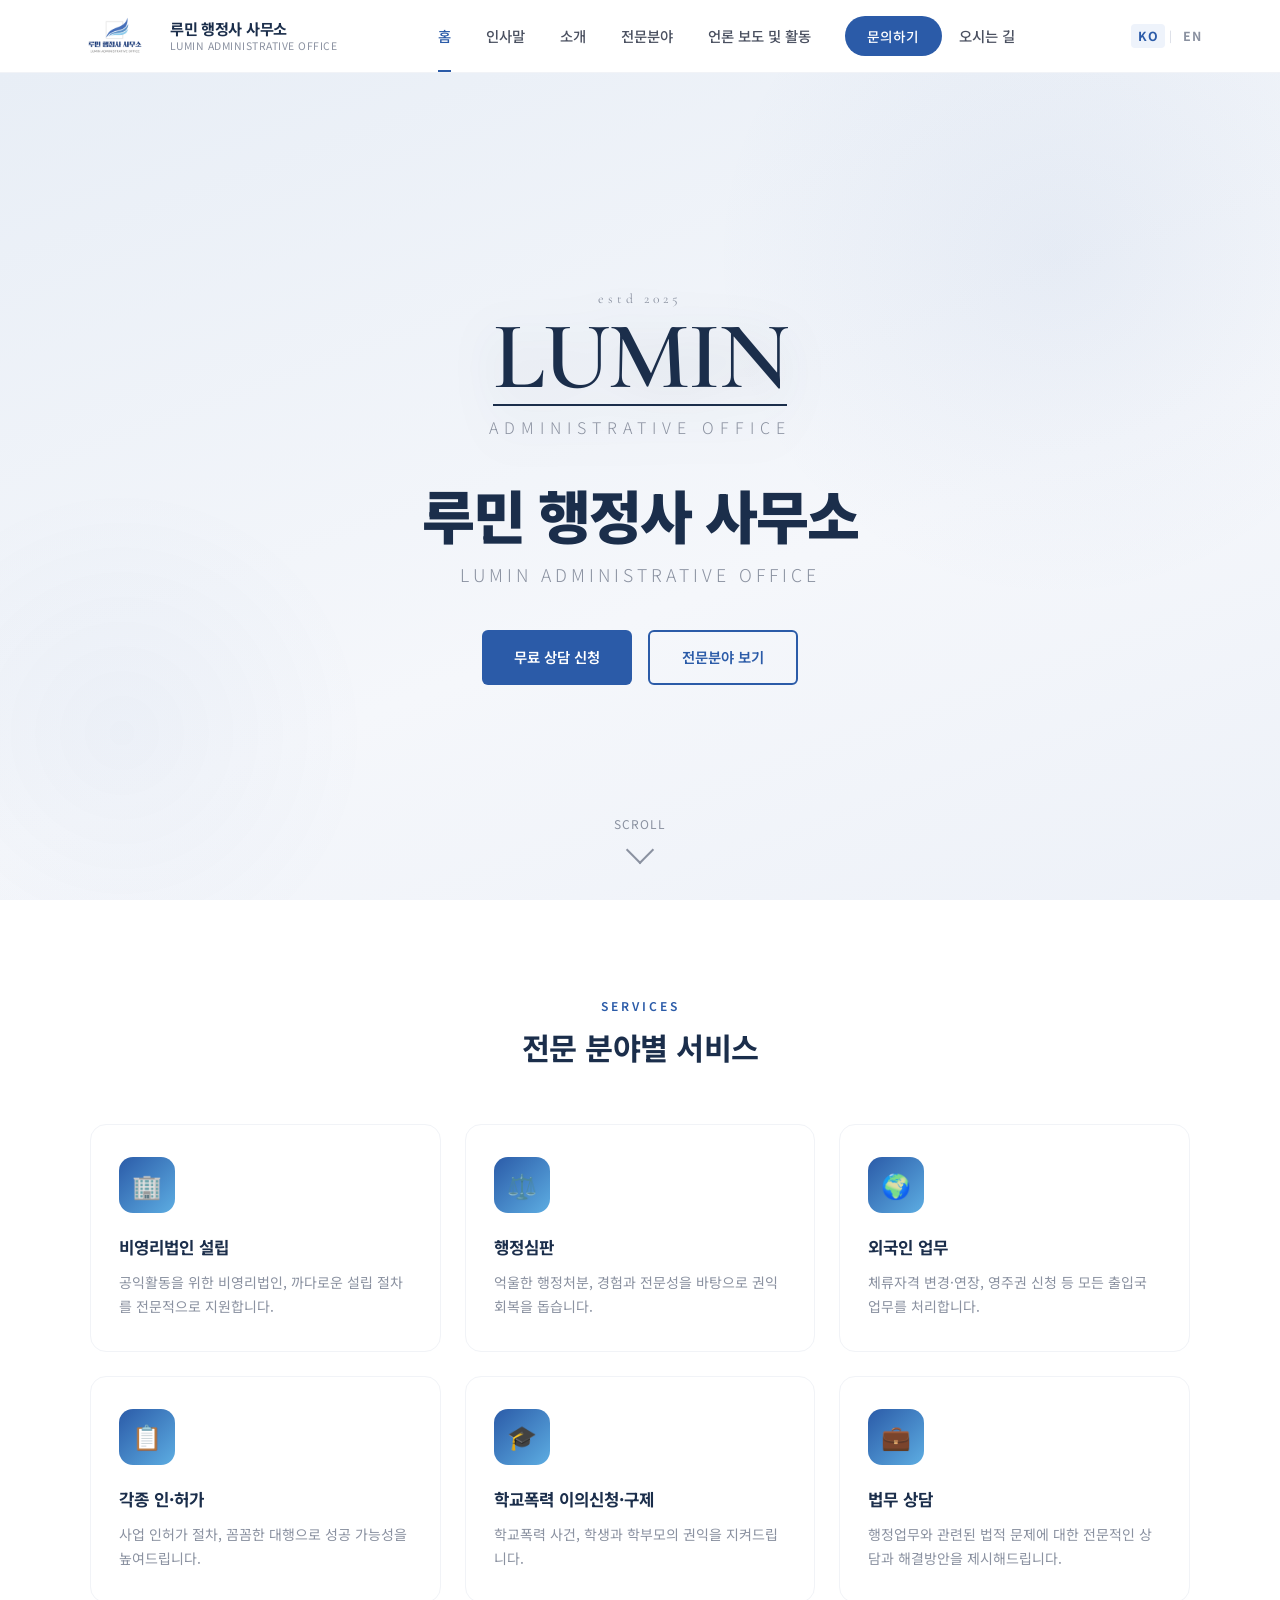
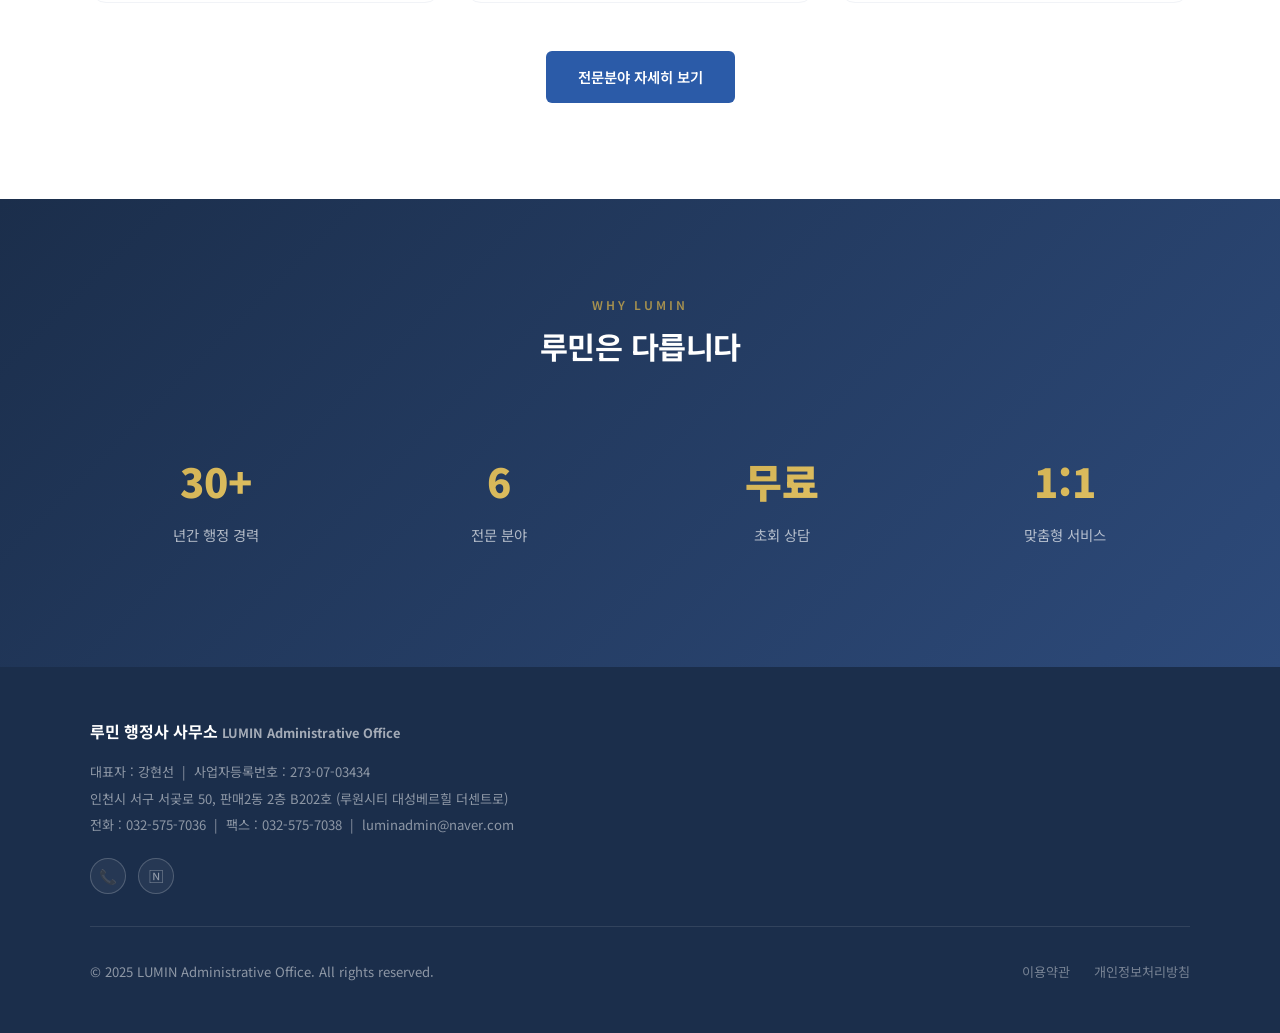
==== index.html @ 0408783b "Add files via upload" ====
<!DOCTYPE html>
<html lang="ko">
<head>
<meta charset="UTF-8">
<meta name="viewport" content="width=device-width, initial-scale=1.0">
<title>루민 행정사 사무소 — LUMIN Administrative Office</title>
<link rel="stylesheet" href="style.css">
<style>
@import url('https://fonts.googleapis.com/css2?family=Cormorant+Garamond:wght@600&family=Noto+Sans+KR:wght@300;700;900&display=swap');

/* ── HERO ── */
.hero {
  margin-top: 72px;
  min-height: calc(100vh - 72px);
  display: flex; align-items: center; justify-content: center;
  background: linear-gradient(160deg, #e8eef6 0%, #f5f7fb 60%, #edf1f8 100%);
  position: relative; overflow: hidden;
  text-align: center; padding: 4rem 2rem;
}
.hero::before {
  content: '';
  position: absolute; top: -20%; right: -10%;
  width: 700px; height: 700px; border-radius: 50%;
  background: radial-gradient(circle, rgba(43,91,168,0.06) 0%, transparent 70%);
  pointer-events: none;
}
.hero::after {
  content: '';
  position: absolute; bottom: -10%; left: -10%;
  width: 500px; height: 500px; border-radius: 50%;
  background: radial-gradient(circle, rgba(43,91,168,0.04) 0%, transparent 70%);
  pointer-events: none;
}
.hero-inner { position: relative; z-index: 1; max-width: 700px; margin: 0 auto; }
.hero-logo {
  mix-blend-mode: multiply;
  filter: drop-shadow(0 8px 24px rgba(27,46,75,0.15));
  border-radius: 0;
  max-width: 480px; margin-bottom: 2.5rem;
  animation: floatY 4s ease-in-out infinite;
}

/* 중앙 텍스트 로고 스타일 */
.lumin-brand {
  text-align: center; margin-bottom: 2.5rem;
  font-family: 'Cormorant Garamond', serif;
  animation: floatY 4s ease-in-out infinite;
  filter: drop-shadow(0 8px 24px rgba(27,46,75,0.15));
}
.lumin-brand .estd {
  font-size: 0.85rem; letter-spacing: 4px; color: #8A91A0;
  display: block; margin-bottom: 0.25rem;
}
.lumin-brand .lumin-en {
  font-size: clamp(3.5rem, 8vw, 6rem);
  font-weight: 600; letter-spacing: -2px;
  color: #1B2E4B; line-height: 0.9;
  border-bottom: 2px solid #1B2E4B; padding-bottom: 0.25rem;
  display: inline-block;
}
.lumin-brand .lumin-en-sub {
  display: block; font-size: 1rem; letter-spacing: 6px;
  color: #8A91A0; margin-top: 0.5rem;
  font-family: 'Noto Sans KR', sans-serif; font-weight: 300;
}

.hero-title {
  font-size: clamp(2.4rem, 5vw, 3.6rem);
  font-weight: 900; color: #1B2E4B;
  letter-spacing: -2px; line-height: 1.15; margin-bottom: 0.75rem;
}
.hero-sub {
  font-size: 1.1rem; font-weight: 300;
  color: #8A91A0; letter-spacing: 4px; text-transform: uppercase;
  margin-bottom: 2.5rem;
}
.hero-btns { display: flex; gap: 1rem; justify-content: center; flex-wrap: wrap; }

/* Scroll indicator */
.scroll-down {
  position: absolute; bottom: 2.5rem; left: 50%; transform: translateX(-50%);
  display: flex; flex-direction: column; align-items: center; gap: 6px;
  color: #8A91A0; font-size: 0.75rem; letter-spacing: 1px;
  animation: fadeInDown 1s 1.5s ease both;
}
.scroll-arrow { width: 20px; height: 20px; border-right: 2px solid #8A91A0; border-bottom: 2px solid #8A91A0; transform: rotate(45deg); animation: bounce 1.5s infinite; }

/* ── SERVICES SECTION ── */
.services-section { padding: 6rem 2rem; background: var(--white); }
.services-wrap { max-width: 1100px; margin: 0 auto; }
.services-head { text-align: center; margin-bottom: 3.5rem; }
.services-grid {
  display: grid;
  grid-template-columns: repeat(3, 1fr);
  gap: 1.5rem;
}
.svc-card {
  background: var(--white);
  border: 1px solid var(--gray-100);
  border-radius: 16px;
  padding: 2rem 1.75rem;
  transition: all 0.3s ease;
  cursor: default;
}
.svc-card:hover {
  box-shadow: 0 12px 40px rgba(27,46,75,0.1);
  transform: translateY(-6px);
  border-color: rgba(43,91,168,0.15);
}
.svc-icon {
  width: 56px; height: 56px; border-radius: 14px;
  background: linear-gradient(135deg, #2B5BA8 0%, #5DADE2 100%);
  display: flex; align-items: center; justify-content: center;
  font-size: 1.5rem; margin-bottom: 1.25rem;
}
.svc-name { font-size: 1.05rem; font-weight: 700; color: #1B2E4B; margin-bottom: 0.6rem; }
.svc-desc { font-size: 0.875rem; color: #8A91A0; line-height: 1.7; }

.services-cta { text-align: center; margin-top: 3rem; }

/* ── WHY SECTION ── */
.why-section {
  padding: 6rem 2rem;
  background: linear-gradient(135deg, #1B2E4B 0%, #2d4a7a 100%);
  color: var(--white);
}
.why-wrap { max-width: 1100px; margin: 0 auto; }
.why-head { text-align: center; margin-bottom: 3.5rem; }
.why-head .section-label { color: rgba(200,168,75,0.8); }
.why-head .section-title { color: var(--white); }
.why-grid { display: grid; grid-template-columns: repeat(4, 1fr); gap: 2rem; }
.why-item { text-align: center; padding: 1.5rem 1rem; }
.why-num {
  font-size: 2.5rem; font-weight: 900;
  background: linear-gradient(135deg, #C8A84B, #e8c96a);
  -webkit-background-clip: text; -webkit-text-fill-color: transparent;
  margin-bottom: 0.5rem;
}
.why-label { font-size: 0.9rem; color: rgba(255,255,255,0.65); }

/* ── ANIMATIONS ── */
@keyframes floatY {
  0%, 100% { transform: translateY(0); }
  50% { transform: translateY(-14px); }
}
@keyframes bounce {
  0%, 100% { transform: rotate(45deg) translate(0, 0); }
  50% { transform: rotate(45deg) translate(4px, 4px); }
}
@keyframes fadeInDown {
  from { opacity: 0; transform: translate(-50%, -10px); }
  to { opacity: 1; transform: translate(-50%, 0); }
}

@media (max-width: 900px) {
  .services-grid { grid-template-columns: repeat(2, 1fr); }
  .why-grid { grid-template-columns: repeat(2, 1fr); }
}
@media (max-width: 600px) {
  .services-grid { grid-template-columns: 1fr; }
  .why-grid { grid-template-columns: repeat(2, 1fr); }
}

.lang-switcher {
  display: flex; align-items: center; gap: 4px;
  margin-left: 1rem;
}
.lang-btn {
  background: none; border: none; cursor: pointer;
  font-family: 'Noto Sans KR', sans-serif;
  font-size: 0.78rem; font-weight: 700; letter-spacing: 1px;
  color: var(--gray-500); padding: 0.2rem 0.4rem;
  border-radius: 4px; transition: all 0.2s;
}
.lang-btn:hover { color: var(--blue); }
.lang-btn.active { color: var(--blue); background: var(--blue-light); }
.lang-div { color: var(--gray-300); font-size: 0.7rem; }


.footer-icons {
  display: flex;
  gap: 0.75rem;
  margin-top: 1.25rem;
}
.footer-icon-btn {
  width: 40px;
  height: 40px;
  border-radius: 50%;
  border: 1px solid rgba(255,255,255,0.2);
  display: flex;
  align-items: center;
  justify-content: center;
  font-size: 1.1rem;
  text-decoration: none;
  transition: all 0.2s;
  background: rgba(255,255,255,0.05);
}
.footer-icon-btn:hover {
  border-color: rgba(255,255,255,0.6);
  background: rgba(255,255,255,0.15);
  transform: translateY(-2px);
}
</style>
</head>
<body>

<header class="header" id="header">
  <nav class="nav-wrap">
    <a href="index.html" class="logo-link">
      <img src="logo.png" alt="루민 행정사 사무소" class="logo-img">
      <span class="logo-text">루민 행정사 사무소
        <span class="logo-sub" data-i18n="hero_sub">LUMIN ADMINISTRATIVE OFFICE</span>
      </span>
    </a>
    <ul class="nav-list" id="navList">
      <li><a href="index.html" class="active" data-i18n="nav_home">홈</a></li>
      <li><a href="greeting.html" data-i18n="nav_greeting">인사말</a></li>
      <li><a href="about.html" data-i18n="nav_about">소개</a></li>
      <li><a href="services.html" data-i18n="nav_services">전문분야</a></li>
      <li><a href="news.html" data-i18n="nav_news">언론 보도 및 활동</a></li>
      <li><a href="contact.html" class="nav-cta" data-i18n="nav_contact">문의하기</a></li>
      <li><a href="location.html" data-i18n="nav_location">오시는 길</a></li>
    </ul>
    <div style="display:flex;align-items:center;gap:0.5rem">
      <div class="lang-switcher">
        <button class="lang-btn active" data-lang="ko" onclick="applyLang('ko')">KO</button>
        <span class="lang-div">|</span>
        <button class="lang-btn" data-lang="en" onclick="applyLang('en')">EN</button>
      </div>
      <button class="mobile-btn" id="mobileBtn" aria-label="메뉴">
      <span></span><span></span><span></span>
    </button>
  </nav>
</header>

<section class="hero">
  <div class="hero-inner">
    <div class="lumin-brand">
      <span class="estd">estd 2025</span>
      <span class="lumin-en">LUMIN</span>
      <span class="lumin-en-sub">ADMINISTRATIVE OFFICE</span>
    </div>
    <h1 class="hero-title" data-i18n="hero_title">루민 행정사 사무소</h1>
    <p class="hero-sub" data-i18n="hero_sub">LUMIN ADMINISTRATIVE OFFICE</p>
    <div class="hero-btns">
      <a href="contact.html" class="btn btn-primary" data-i18n="hero_cta1">무료 상담 신청</a>
      <a href="services.html" class="btn btn-outline" data-i18n="hero_cta2">전문분야 보기</a>
    </div>
  </div>
  <div class="scroll-down">
    <span>SCROLL</span>
    <div class="scroll-arrow"></div>
  </div>
</section>

<section class="services-section">
  <div class="services-wrap">
    <div class="services-head">
      <p class="section-label">SERVICES</p>
      <h2 class="section-title" data-i18n="svc_title">전문 분야별 서비스</h2>
    </div>
    <div class="services-grid">
      <div class="svc-card">
        <div class="svc-icon">🏢</div>
        <p class="svc-name" data-i18n="svc1_name">비영리법인 설립</p>
        <p class="svc-desc" data-i18n="svc1_desc">공익활동을 위한 비영리법인, 까다로운 설립 절차를 전문적으로 지원합니다.</p>
      </div>
      <div class="svc-card">
        <div class="svc-icon">⚖️</div>
        <p class="svc-name" data-i18n="svc2_name">행정심판</p>
        <p class="svc-desc" data-i18n="svc2_desc">억울한 행정처분, 경험과 전문성을 바탕으로 권익 회복을 돕습니다.</p>
      </div>
      <div class="svc-card">
        <div class="svc-icon">🌍</div>
        <p class="svc-name" data-i18n="svc3_name">외국인 업무</p>
        <p class="svc-desc" data-i18n="svc3_desc">체류자격 변경·연장, 영주권 신청 등 모든 출입국 업무를 처리합니다.</p>
      </div>
      <div class="svc-card">
        <div class="svc-icon">📋</div>
        <p class="svc-name" data-i18n="svc4_name">각종 인·허가</p>
        <p class="svc-desc" data-i18n="svc4_desc">사업 인허가 절차, 꼼꼼한 대행으로 성공 가능성을 높여드립니다.</p>
      </div>
      <div class="svc-card">
        <div class="svc-icon">🎓</div>
        <p class="svc-name" data-i18n="svc5_name">학교폭력 이의신청·구제</p>
        <p class="svc-desc" data-i18n="svc5_desc">학교폭력 사건, 학생과 학부모의 권익을 지켜드립니다.</p>
      </div>
      <div class="svc-card">
        <div class="svc-icon">💼</div>
        <p class="svc-name" data-i18n="svc6_name">법무 상담</p>
        <p class="svc-desc" data-i18n="svc6_desc">행정업무와 관련된 법적 문제에 대한 전문적인 상담과 해결방안을 제시해드립니다.</p>
      </div>
    </div>
    <div class="services-cta">
      <a href="services.html" class="btn btn-primary" data-i18n="svc_more">전문분야 자세히 보기</a>
    </div>
  </div>
</section>

<section class="why-section">
  <div class="why-wrap">
    <div class="why-head">
      <p class="section-label">WHY LUMIN</p>
      <h2 class="section-title" data-i18n="why_title">루민은 다릅니다</h2>
    </div>
    <div class="why-grid">
      <div class="why-item">
        <div class="why-num">30+</div>
        <div class="why-label" data-i18n="why1_label">년간 행정 경력</div>
      </div>
      <div class="why-item">
        <div class="why-num">6</div>
        <div class="why-label" data-i18n="why2_label">전문 분야</div>
      </div>
      <div class="why-item">
        <div class="why-num" data-i18n="why3_val">무료</div>
        <div class="why-label" data-i18n="why3_label">초회 상담</div>
      </div>
      <div class="why-item">
        <div class="why-num">1:1</div>
        <div class="why-label" data-i18n="why4_label">맞춤형 서비스</div>
      </div>
    </div>
  </div>
</section>

<footer class="footer">
  <div class="footer-wrap">
    <div>
      <div class="footer-logo">루민 행정사 사무소 <span style="font-size:0.8rem;opacity:0.6">LUMIN Administrative Office</span></div>
      <div><span data-i18n="footer_ceo">대표자</span> : 강현선 &nbsp;|&nbsp; <span data-i18n="footer_biz">사업자등록번호</span> : 273-07-03434</div>
      <div>인천시 서구 서곶로 50, 판매2동 2층 B202호 (루원시티 대성베르힐 더센트로)</div>
      <div><span data-i18n="footer_tel">전화</span> : 032-575-7036 &nbsp;|&nbsp; <span data-i18n="footer_fax">팩스</span> : 032-575-7038 &nbsp;|&nbsp; luminadmin@naver.com</div>
      <div class="footer-icons">
        <a href="tel:032-575-7036" title="전화 연결" class="footer-icon-btn">📞</a>
        <a href="https://blog.naver.com/luminadm" target="_blank" rel="noopener" title="네이버 블로그" class="footer-icon-btn">🄽</a>
      </div>
    </div>
  </div>
  <div class="footer-bottom">
    <span>© 2025 LUMIN Administrative Office. All rights reserved.</span>
    <div class="footer-links">
      <a href="#" data-i18n="footer_terms">이용약관</a>
      <a href="#" data-i18n="footer_privacy">개인정보처리방침</a>
    </div>
  </div>
</footer>

<script>

/* ── i18n 번역 데이터 ── */
const TRANS = {
  ko: {
    // nav
    nav_home: '홈', nav_greeting: '인사말', nav_about: '소개',
    nav_services: '전문분야', nav_news: '언론 보도 및 활동',
    nav_contact: '문의하기', nav_location: '오시는 길',
    // footer
    footer_ceo: '대표자', footer_biz: '사업자등록번호',
    footer_tel: '전화', footer_fax: '팩스',
    footer_terms: '이용약관', footer_privacy: '개인정보처리방침',
    footer_copy: '© 2025 LUMIN Administrative Office. All rights reserved.',
    // home hero
    hero_sub: 'LUMIN ADMINISTRATIVE OFFICE',
    hero_cta1: '무료 상담 신청', hero_cta2: '전문분야 보기',
    hero_scroll: 'SCROLL',
    // home services
    svc_label: 'SERVICES', svc_title: '전문 분야별 서비스',
    svc1_name: '비영리법인 설립', svc1_desc: '공익활동을 위한 비영리법인, 까다로운 설립 절차를 전문적으로 지원합니다.',
    svc2_name: '행정심판', svc2_desc: '억울한 행정처분, 경험과 전문성을 바탕으로 권익 회복을 돕습니다.',
    svc3_name: '외국인 업무', svc3_desc: '체류자격 변경·연장, 영주권 신청 등 모든 출입국 업무를 처리합니다.',
    svc4_name: '각종 인·허가', svc4_desc: '사업 인허가 절차, 꼼꼼한 대행으로 성공 가능성을 높여드립니다.',
    svc5_name: '학교폭력 이의신청·구제', svc5_desc: '학교폭력 사건, 학생과 학부모의 권익을 지켜드립니다.',
    svc6_name: '법무 상담', svc6_desc: '행정업무와 관련된 법적 문제에 대한 전문적인 상담과 해결방안을 제시해드립니다.',
    svc_more: '전문분야 자세히 보기',
    // home why
    why_label: 'WHY LUMIN', why_title: '루민은 다릅니다',
    why1_val: '30+', why1_label: '년간 행정 경력',
    why2_val: '6개', why2_label: '전문 분야',
    why3_val: '무료', why3_label: '초회 상담',
    why4_val: '1:1', why4_label: '맞춤형 서비스',
      footer_biz: '사업자등록번호',
      footer_fax: '팩스',
      footer_privacy: '개인정보처리방침',
      },
  en: {
    // nav
    nav_home: 'Home', nav_greeting: 'Greeting', nav_about: 'About',
    nav_services: 'Services', nav_news: 'News & Activities',
    nav_contact: 'Contact', nav_location: 'Location',
    // footer
    footer_ceo: 'CEO', footer_biz: 'Business Reg.',
    footer_tel: 'Tel', footer_fax: 'Fax',
    footer_terms: 'Terms of Use', footer_privacy: 'Privacy Policy',
    footer_copy: '© 2025 LUMIN Administrative Office. All rights reserved.',
    // home hero
    hero_sub: 'LUMIN ADMINISTRATIVE OFFICE',
    hero_cta1: 'Free Consultation', hero_cta2: 'View Services',
    hero_scroll: 'SCROLL',
    // home services
    svc_label: 'SERVICES', svc_title: 'Professional Services',
    svc1_name: 'Non-Profit Corporation Setup', svc1_desc: 'Expert support for the complex process of establishing a non-profit corporation for public benefit.',
    svc2_name: 'Administrative Appeals', svc2_desc: 'We help restore your rights based on experience and expertise against unfair administrative dispositions.',
    svc3_name: 'Foreign Nationals\' Affairs', svc3_desc: 'We handle all immigration matters including residence status changes, extensions, and permanent residency applications.',
    svc4_name: 'Permits & Licenses', svc4_desc: 'We increase your chances of success through thorough representation in business permit and licensing procedures.',
    svc5_name: 'School Violence Relief', svc5_desc: 'We protect the rights of students and parents in school violence cases.',
    svc6_name: 'Legal Consultation', svc6_desc: 'Professional consultation and solutions for legal issues related to administrative affairs.',
    svc_more: 'View All Services',
    // home why
    why_label: 'WHY LUMIN', why_title: 'Why Choose LUMIN',
    why1_val: '30+', why1_label: 'Years of Experience',
    why2_val: '6', why2_label: 'Practice Areas',
    why3_val: 'Free', why3_label: 'First Consultation',
    why4_val: '1:1', why4_label: 'Personalized Service',
  }
};

/* ── 언어 전환 ── */
let currentLang = sessionStorage.getItem('lang') || 'ko';

function applyLang(lang) {
  currentLang = lang;
  sessionStorage.setItem('lang', lang);
  const t = TRANS[lang];
  document.querySelectorAll('[data-i18n]').forEach(el => {
    const key = el.getAttribute('data-i18n');
    if (t[key] !== undefined) {
      if (el.tagName === 'INPUT' || el.tagName === 'TEXTAREA') {
        el.placeholder = t[key];
      } else {
        el.textContent = t[key];
      }
    }
  });
  // 버튼 활성화 표시
  document.querySelectorAll('.lang-btn').forEach(btn => {
    btn.classList.toggle('active', btn.dataset.lang === lang);
  });
  // html lang 속성
  document.documentElement.lang = lang === 'ko' ? 'ko' : 'en';
}

document.addEventListener('DOMContentLoaded', () => {
  applyLang(currentLang);
});

</script>
<script>
const header = document.getElementById('header');
const mobileBtn = document.getElementById('mobileBtn');
const navList = document.getElementById('navList');

window.addEventListener('scroll', () => {
  header.classList.toggle('scrolled', window.scrollY > 10);
});

mobileBtn.addEventListener('click', () => {
  navList.classList.toggle('open');
});
</script>
</body>
</html>
---- style.css ----
@import url('https://fonts.googleapis.com/css2?family=Noto+Sans+KR:wght@300;400;500;600;700;900&family=Cormorant+Garamond:ital,wght@0,400;0,600;1,400&display=swap');

:root {
  --navy: #1B2E4B;
  --blue: #2B5BA8;
  --blue-mid: #3A6EC0;
  --blue-light: #EEF3FB;
  --gold: #C8A84B;
  --white: #FFFFFF;
  --off-white: #F7F8FC;
  --gray-100: #F1F3F7;
  --gray-300: #D0D5E0;
  --gray-500: #8A91A0;
  --gray-700: #4A5060;
  --text: #1E2330;
  --radius: 12px;
  --shadow-sm: 0 2px 12px rgba(27,46,75,0.07);
  --shadow-md: 0 8px 32px rgba(27,46,75,0.12);
  --shadow-lg: 0 20px 60px rgba(27,46,75,0.16);
  --transition: 0.3s cubic-bezier(0.4, 0, 0.2, 1);
}

*, *::before, *::after { margin: 0; padding: 0; box-sizing: border-box; }

html { scroll-behavior: smooth; }

body {
  font-family: 'Noto Sans KR', sans-serif;
  color: var(--text);
  background: var(--white);
  line-height: 1.7;
  -webkit-font-smoothing: antialiased;
}

a { text-decoration: none; color: inherit; }

/* ── HEADER ── */
.header {
  position: fixed; top: 0; left: 0; right: 0; z-index: 900;
  background: rgba(255,255,255,0.97);
  backdrop-filter: blur(16px);
  border-bottom: 1px solid var(--gray-100);
  transition: box-shadow var(--transition);
}
.header.scrolled { box-shadow: var(--shadow-sm); }

.nav-wrap {
  max-width: 1200px; margin: 0 auto;
  padding: 0 2rem;
  display: flex; align-items: center; justify-content: space-between;
  height: 72px;
}

.logo-link {
  display: flex; align-items: center; gap: 10px;
}
.logo-img { height: 38px; width: auto; }
.logo-text {
  font-size: 0.95rem; font-weight: 700;
  color: var(--navy); letter-spacing: -0.3px;
  line-height: 1.3;
}
.logo-sub {
  display: block; font-size: 0.65rem; font-weight: 400;
  color: var(--gray-500); letter-spacing: 0.5px;
}

.nav-list {
  display: flex; align-items: center; gap: 0; list-style: none;
}
.nav-list a {
  display: block; padding: 0 1.1rem;
  font-size: 0.9rem; font-weight: 500;
  color: var(--gray-700);
  transition: color var(--transition);
  position: relative; height: 72px; line-height: 72px;
}
.nav-list a::after {
  content: ''; position: absolute; bottom: 0; left: 1.1rem; right: 1.1rem;
  height: 2px; background: var(--blue);
  transform: scaleX(0); transition: transform var(--transition);
}
.nav-list a:hover, .nav-list a.active { color: var(--blue); }
.nav-list a:hover::after, .nav-list a.active::after { transform: scaleX(1); }

/* CTA button in nav */
.nav-cta {
  margin-left: 1rem;
  background: var(--blue) !important;
  color: var(--white) !important;
  padding: 0 1.4rem !important;
  height: 40px !important; line-height: 40px !important;
  border-radius: 20px !important;
  font-size: 0.85rem !important;
  transition: background var(--transition), transform var(--transition) !important;
}
.nav-cta::after { display: none !important; }
.nav-cta:hover { background: var(--navy) !important; transform: translateY(-1px) !important; }

/* Mobile toggle */
.mobile-btn {
  display: none; background: none; border: none;
  cursor: pointer; flex-direction: column; gap: 5px; padding: 4px;
}
.mobile-btn span {
  display: block; width: 24px; height: 2px;
  background: var(--navy); border-radius: 2px;
  transition: var(--transition);
}

/* ── PAGE HERO ── */
.page-hero {
  margin-top: 72px;
  background: linear-gradient(135deg, var(--navy) 0%, #2d4a7a 100%);
  padding: 5rem 2rem 4rem;
  text-align: center;
  position: relative; overflow: hidden;
}
.page-hero::before {
  content: '';
  position: absolute; inset: 0;
  background: url("data:image/svg+xml,%3Csvg width='60' height='60' viewBox='0 0 60 60' xmlns='http://www.w3.org/2000/svg'%3E%3Cg fill='none' fill-rule='evenodd'%3E%3Cg fill='%23ffffff' fill-opacity='0.03'%3E%3Cpath d='M36 34v-4h-2v4h-4v2h4v4h2v-4h4v-2h-4zm0-30V0h-2v4h-4v2h4v4h2V6h4V4h-4zM6 34v-4H4v4H0v2h4v4h2v-4h4v-2H6zM6 4V0H4v4H0v2h4v4h2V6h4V4H6z'/%3E%3C/g%3E%3C/g%3E%3C/svg%3E");
}
.page-hero-label {
  font-size: 0.8rem; letter-spacing: 3px; text-transform: uppercase;
  color: rgba(255,255,255,0.5); margin-bottom: 0.75rem;
}
.page-hero h1 {
  font-size: 2.2rem; font-weight: 700;
  color: var(--white); letter-spacing: -0.5px;
}
.page-hero-line {
  width: 40px; height: 3px;
  background: var(--gold);
  margin: 1.25rem auto 0; border-radius: 2px;
}

/* ── MAIN CONTAINER ── */
.container { max-width: 1100px; margin: 0 auto; padding: 0 2rem; }
.section { padding: 5rem 0; }
.section + .section { border-top: 1px solid var(--gray-100); }

.section-label {
  font-size: 0.75rem; letter-spacing: 3px; text-transform: uppercase;
  color: var(--blue); font-weight: 600; margin-bottom: 0.75rem;
}
.section-title {
  font-size: 1.9rem; font-weight: 700;
  color: var(--navy); letter-spacing: -0.5px; line-height: 1.3;
}
.section-desc {
  margin-top: 1rem; color: var(--gray-500); font-size: 1rem;
}

/* ── FOOTER ── */
.footer {
  background: var(--navy);
  color: rgba(255,255,255,0.5);
  padding: 3rem 2rem;
  font-size: 0.82rem;
  line-height: 2;
}
.footer-wrap {
  max-width: 1100px; margin: 0 auto;
  display: flex; flex-wrap: wrap;
  justify-content: space-between; align-items: flex-start;
  gap: 2rem;
}
.footer-logo { color: var(--white); font-weight: 700; font-size: 1rem; margin-bottom: 0.75rem; }
.footer-icons { display: flex; gap: 1rem; margin-top: 1rem; }
.footer-icons a {
  width: 36px; height: 36px; border-radius: 50%;
  border: 1px solid rgba(255,255,255,0.2);
  display: flex; align-items: center; justify-content: center;
  color: rgba(255,255,255,0.5); font-size: 0.9rem;
  transition: var(--transition);
}
.footer-icons a:hover { border-color: rgba(255,255,255,0.6); color: var(--white); }
.footer-bottom {
  max-width: 1100px; margin: 2rem auto 0;
  padding-top: 2rem; border-top: 1px solid rgba(255,255,255,0.1);
  display: flex; justify-content: space-between; flex-wrap: wrap; gap: 1rem;
}
.footer-links { display: flex; gap: 1.5rem; }
.footer-links a { color: rgba(255,255,255,0.4); transition: color var(--transition); }
.footer-links a:hover { color: var(--white); }

/* ── BUTTONS ── */
.btn {
  display: inline-flex; align-items: center; gap: 0.5rem;
  padding: 0.85rem 2rem; border-radius: 6px;
  font-weight: 600; font-size: 0.9rem;
  cursor: pointer; border: none;
  transition: all var(--transition); text-decoration: none;
}
.btn-primary { background: var(--blue); color: var(--white); }
.btn-primary:hover { background: var(--navy); transform: translateY(-2px); box-shadow: var(--shadow-md); }
.btn-outline { background: transparent; color: var(--blue); border: 2px solid var(--blue); }
.btn-outline:hover { background: var(--blue-light); }

/* ── CARD ── */
.card {
  background: var(--white);
  border: 1px solid var(--gray-100);
  border-radius: var(--radius);
  padding: 2rem;
  transition: all var(--transition);
}
.card:hover { box-shadow: var(--shadow-md); transform: translateY(-4px); }

/* ── DIVIDER ── */
.divider { height: 1px; background: var(--gray-100); margin: 0; }

/* ── RESPONSIVE ── */
@media (max-width: 768px) {
  .nav-list {
    position: fixed; top: 72px; left: 0; right: 0; bottom: 0;
    background: var(--white);
    flex-direction: column; align-items: flex-start;
    padding: 2rem;
    gap: 0; overflow-y: auto;
    transform: translateX(-100%); transition: transform var(--transition);
  }
  .nav-list.open { transform: translateX(0); }
  .nav-list a { height: auto; line-height: 1; padding: 1rem 0; font-size: 1rem; }
  .nav-list a::after { bottom: 0; left: 0; right: auto; width: 0; }
  .nav-cta { margin-left: 0 !important; margin-top: 1rem; }
  .mobile-btn { display: flex; }
  .page-hero h1 { font-size: 1.7rem; }
  .section-title { font-size: 1.5rem; }
}
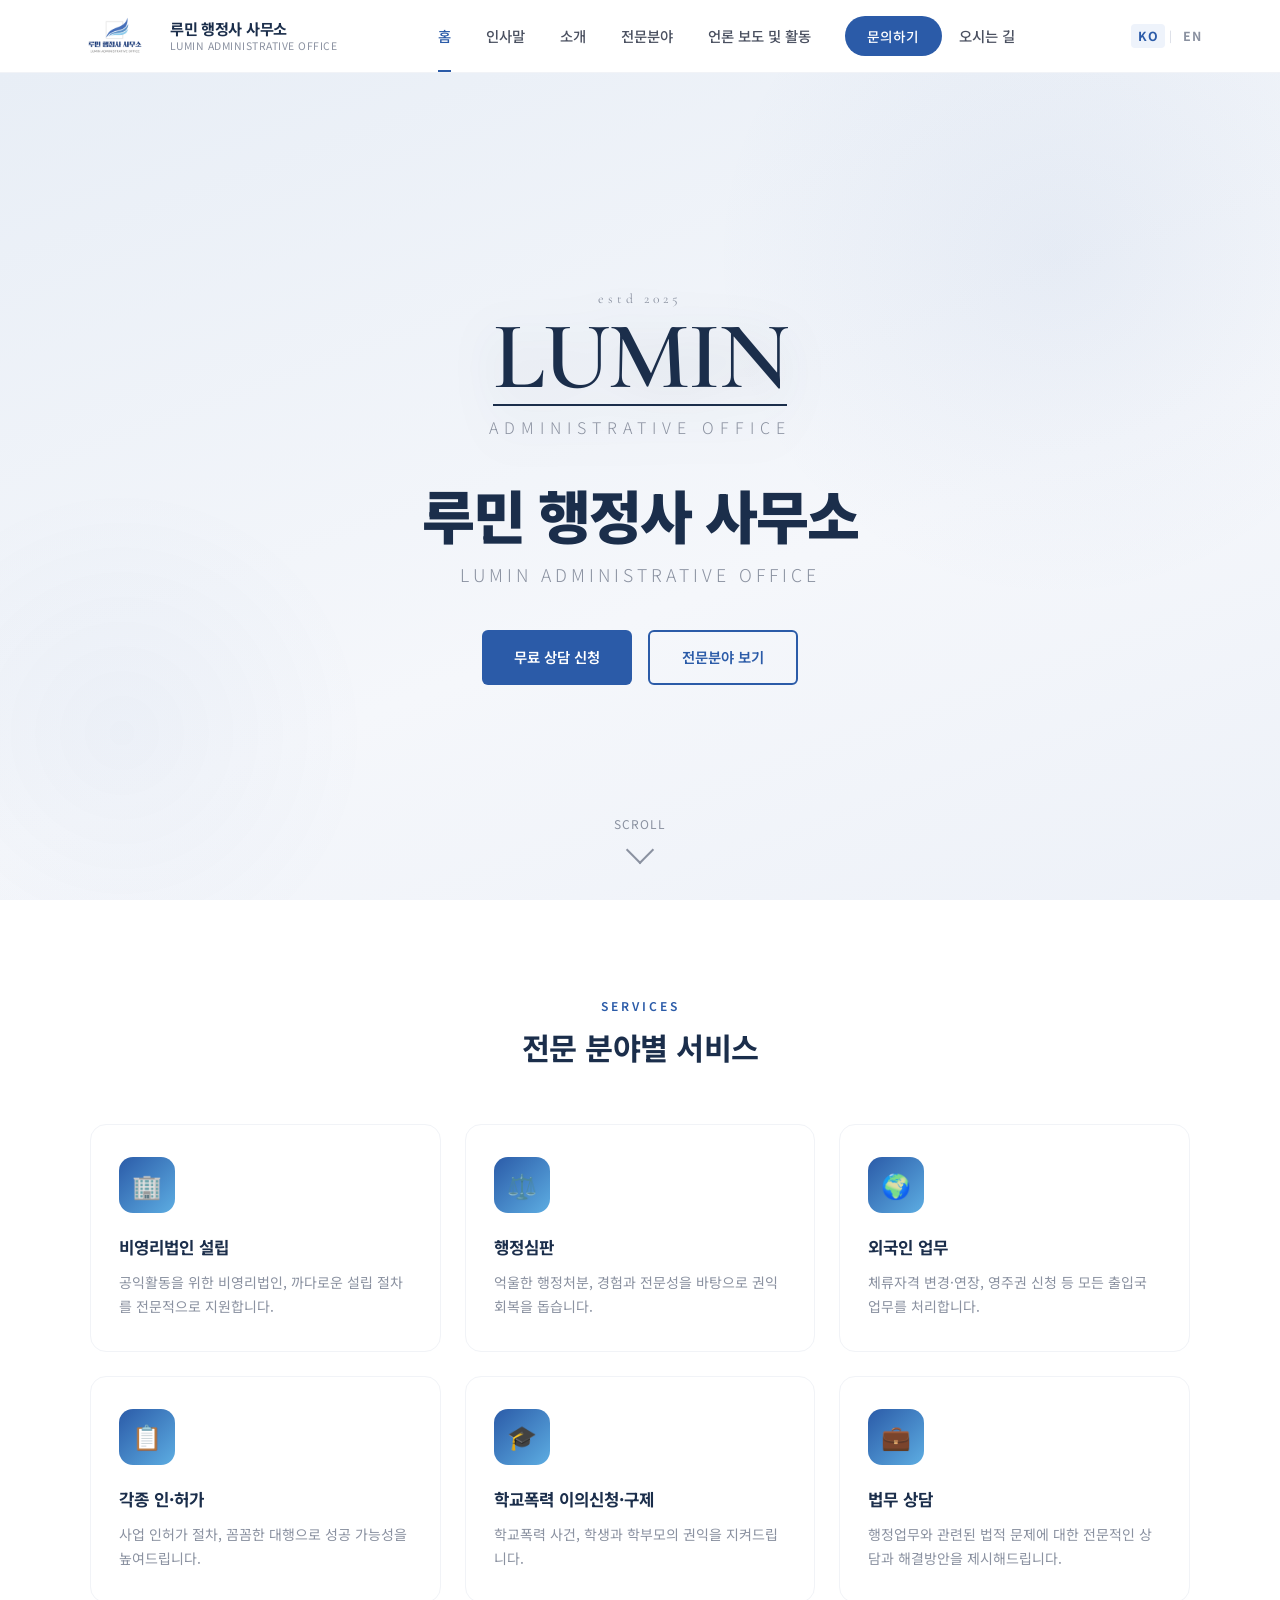
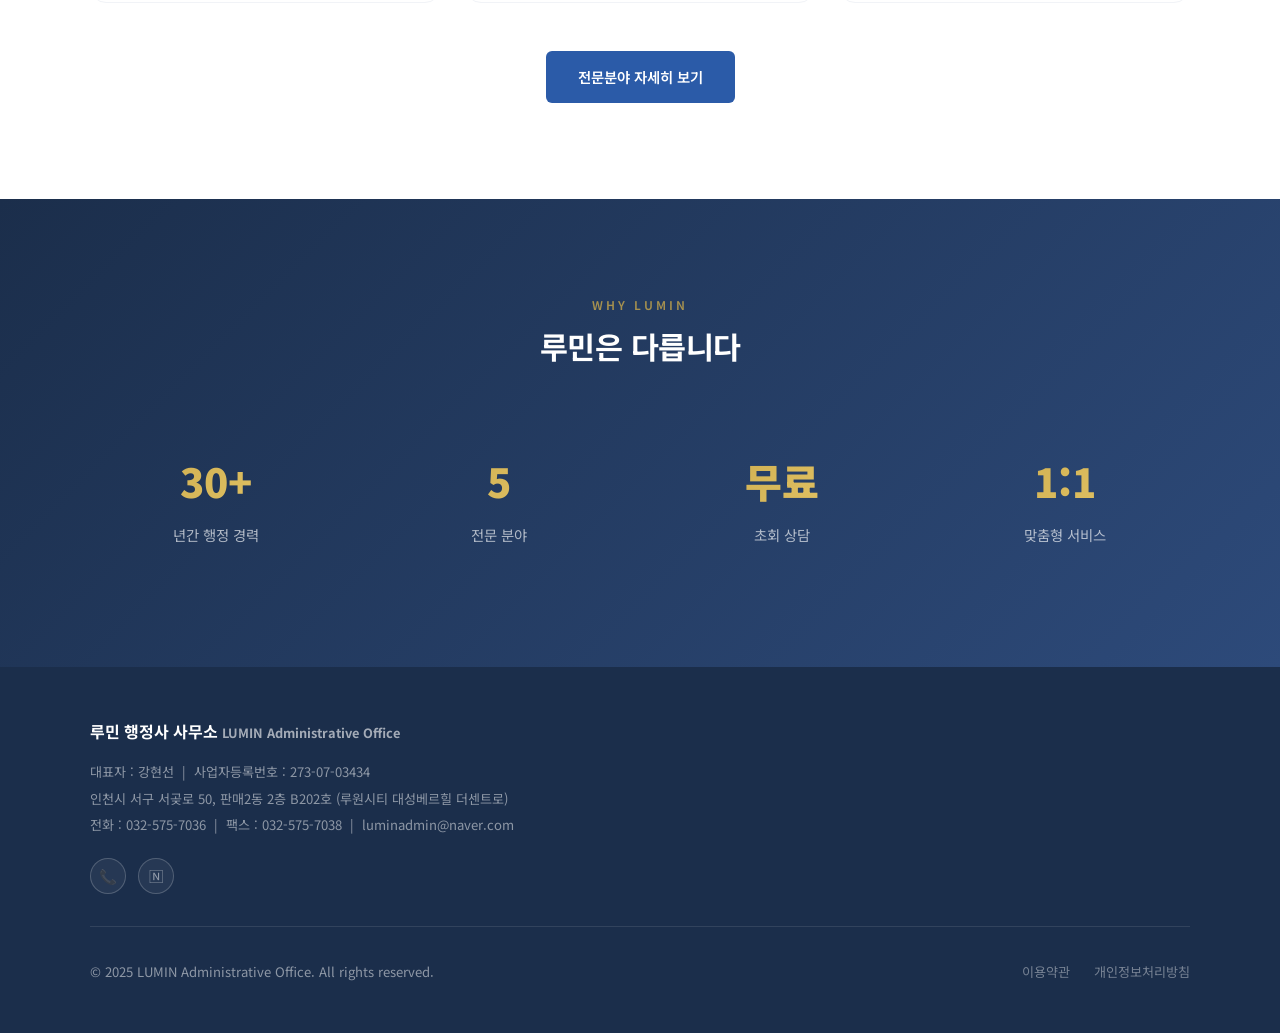
==== commit bc3c0ad5: "Add files via upload" ====
--- a/index.html
+++ b/index.html
@@ -309,7 +309,7 @@
         <div class="why-label" data-i18n="why1_label">년간 행정 경력</div>
       </div>
       <div class="why-item">
-        <div class="why-num">6</div>
+        <div class="why-num">5</div>
         <div class="why-label" data-i18n="why2_label">전문 분야</div>
       </div>
       <div class="why-item">
@@ -376,7 +376,7 @@
     // home why
     why_label: 'WHY LUMIN', why_title: '루민은 다릅니다',
     why1_val: '30+', why1_label: '년간 행정 경력',
-    why2_val: '6개', why2_label: '전문 분야',
+    why2_val: '5개', why2_label: '전문 분야',
     why3_val: '무료', why3_label: '초회 상담',
     why4_val: '1:1', why4_label: '맞춤형 서비스',
       footer_biz: '사업자등록번호',
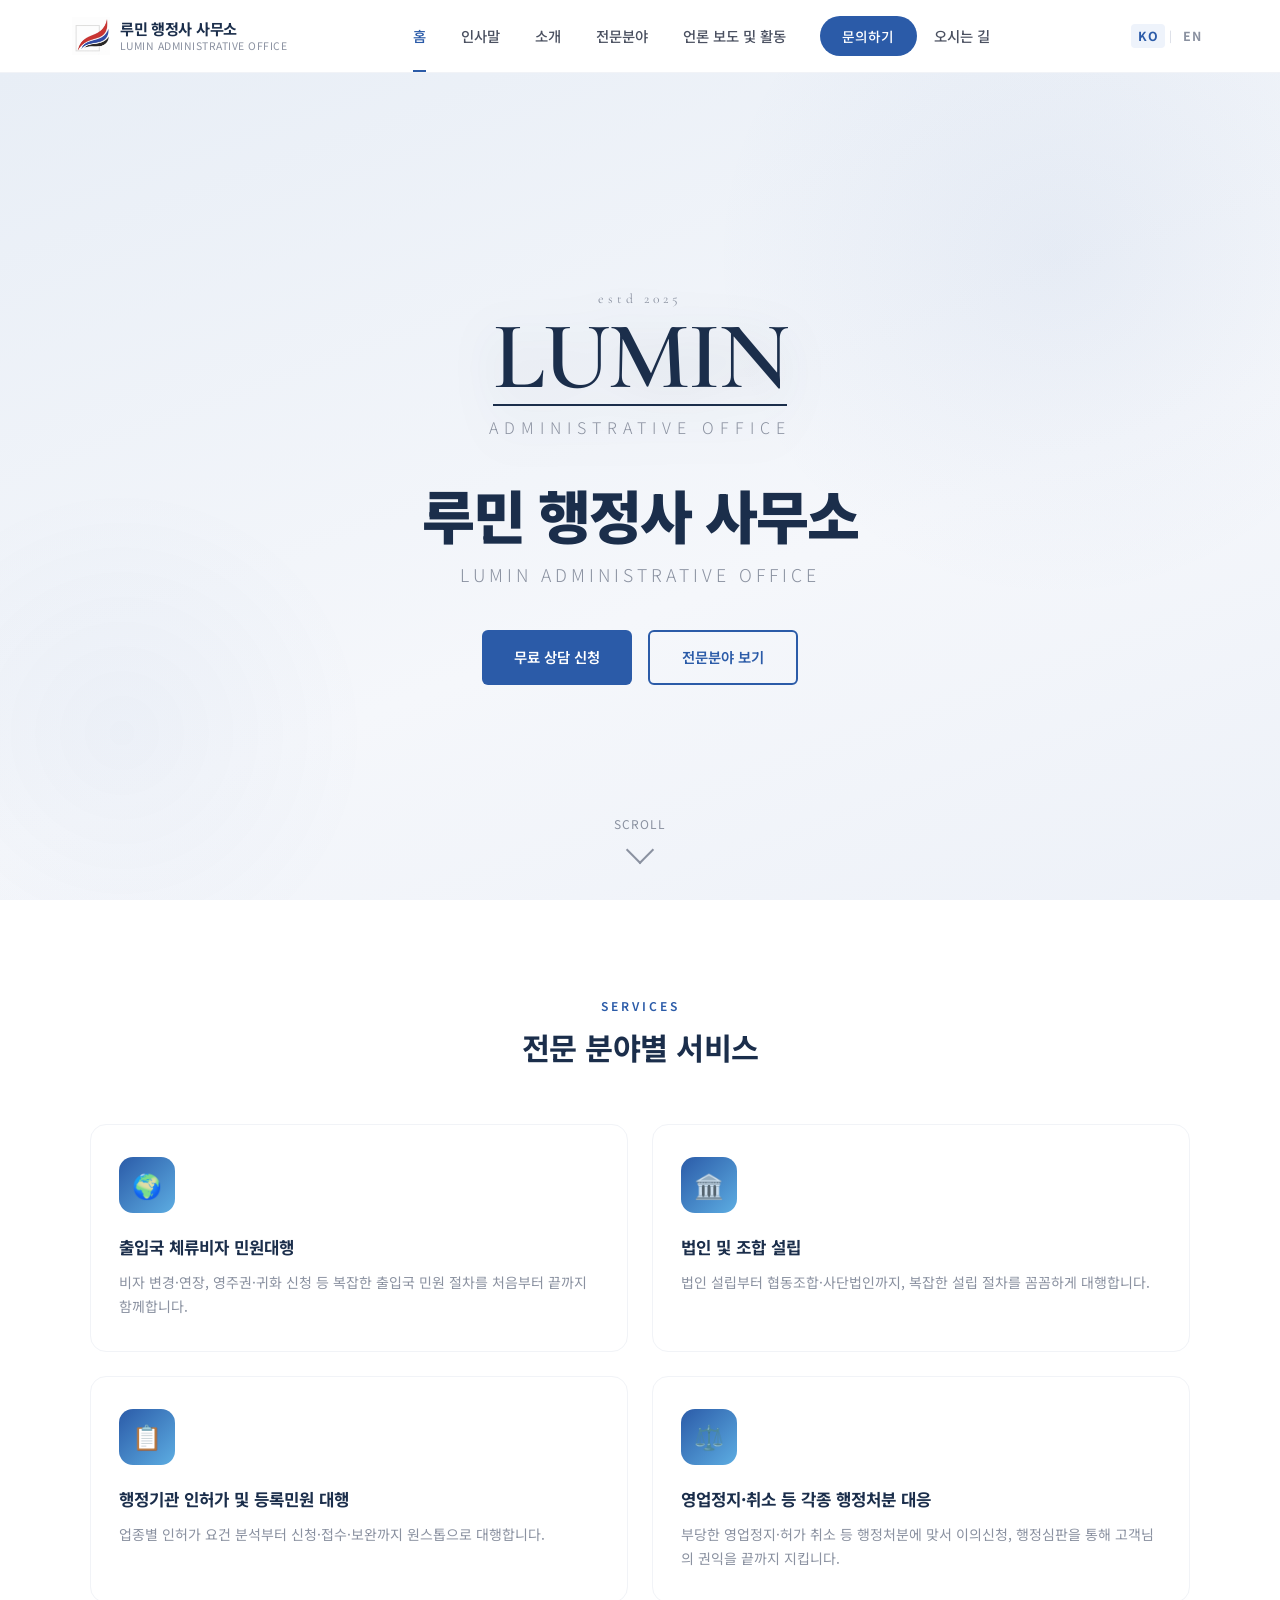
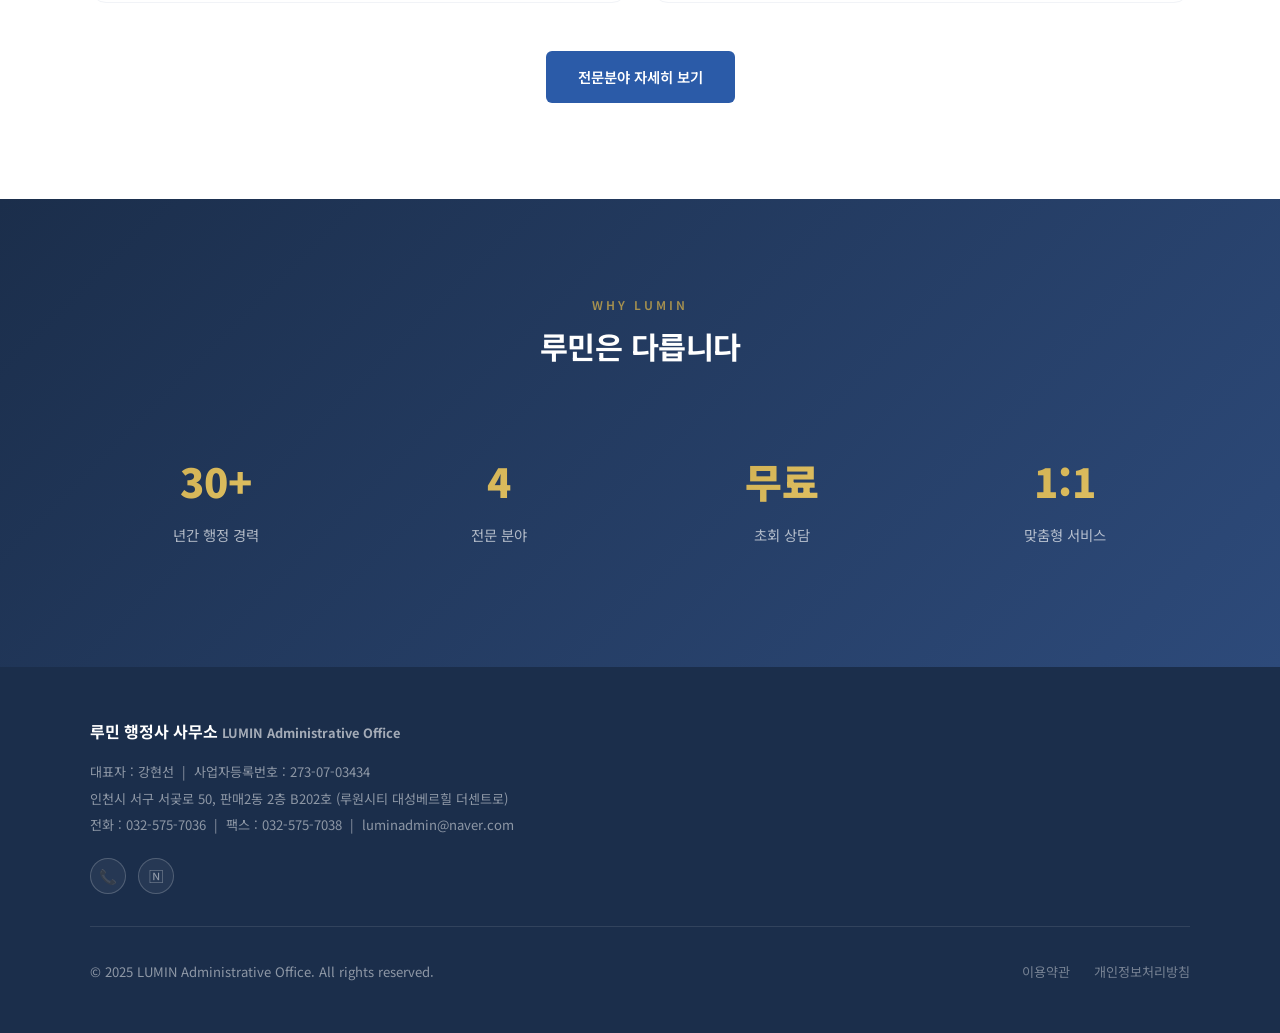
==== commit 57d671f8: "Add files via upload" ====
--- a/index.html
+++ b/index.html
@@ -91,7 +91,7 @@
 .services-head { text-align: center; margin-bottom: 3.5rem; }
 .services-grid {
   display: grid;
-  grid-template-columns: repeat(3, 1fr);
+  grid-template-columns: repeat(2, 1fr);
   gap: 1.5rem;
 }
 .svc-card {
@@ -207,7 +207,7 @@
 <header class="header" id="header">
   <nav class="nav-wrap">
     <a href="index.html" class="logo-link">
-      <img src="logo.png" alt="루민 행정사 사무소" class="logo-img">
+      <img src="[data-uri]" alt="루민 행정사 사무소" class="logo-img">
       <span class="logo-text">루민 행정사 사무소
         <span class="logo-sub" data-i18n="hero_sub">LUMIN ADMINISTRATIVE OFFICE</span>
       </span>
@@ -261,36 +261,26 @@
     </div>
     <div class="services-grid">
       <div class="svc-card">
-        <div class="svc-icon">🏢</div>
-        <p class="svc-name" data-i18n="svc1_name">비영리법인 설립</p>
-        <p class="svc-desc" data-i18n="svc1_desc">공익활동을 위한 비영리법인, 까다로운 설립 절차를 전문적으로 지원합니다.</p>
+        <div class="svc-icon">🌍</div>
+        <p class="svc-name" data-i18n="svc1_name">출입국 체류비자 민원대행</p>
+        <p class="svc-desc" data-i18n="svc1_desc">비자 변경·연장, 영주권·귀화 신청 등 복잡한 출입국 민원 절차를 처음부터 끝까지 함께합니다.</p>
+      </div>
+      <div class="svc-card">
+        <div class="svc-icon">🏛️</div>
+        <p class="svc-name" data-i18n="svc2_name">법인 및 조합 설립</p>
+        <p class="svc-desc" data-i18n="svc2_desc">법인 설립부터 협동조합까지, 복잡한 설립 절차를 꼼꼼하게 대행합니다.</p>
+      </div>
+      <div class="svc-card">
+        <div class="svc-icon">📋</div>
+        <p class="svc-name" data-i18n="svc3_name">행정기관 인허가 및 등록민원 대행</p>
+        <p class="svc-desc" data-i18n="svc3_desc">업종별 인허가 요건 분석부터 신청·접수·보완까지 원스톱으로 대행합니다.</p>
       </div>
       <div class="svc-card">
         <div class="svc-icon">⚖️</div>
-        <p class="svc-name" data-i18n="svc2_name">행정심판</p>
-        <p class="svc-desc" data-i18n="svc2_desc">억울한 행정처분, 경험과 전문성을 바탕으로 권익 회복을 돕습니다.</p>
-      </div>
-      <div class="svc-card">
-        <div class="svc-icon">🌍</div>
-        <p class="svc-name" data-i18n="svc3_name">외국인 업무</p>
-        <p class="svc-desc" data-i18n="svc3_desc">체류자격 변경·연장, 영주권 신청 등 모든 출입국 업무를 처리합니다.</p>
-      </div>
-      <div class="svc-card">
-        <div class="svc-icon">📋</div>
-        <p class="svc-name" data-i18n="svc4_name">각종 인·허가</p>
-        <p class="svc-desc" data-i18n="svc4_desc">사업 인허가 절차, 꼼꼼한 대행으로 성공 가능성을 높여드립니다.</p>
-      </div>
-      <div class="svc-card">
-        <div class="svc-icon">🎓</div>
-        <p class="svc-name" data-i18n="svc5_name">학교폭력 이의신청·구제</p>
-        <p class="svc-desc" data-i18n="svc5_desc">학교폭력 사건, 학생과 학부모의 권익을 지켜드립니다.</p>
-      </div>
-      <div class="svc-card">
-        <div class="svc-icon">💼</div>
-        <p class="svc-name" data-i18n="svc6_name">법무 상담</p>
-        <p class="svc-desc" data-i18n="svc6_desc">행정업무와 관련된 법적 문제에 대한 전문적인 상담과 해결방안을 제시해드립니다.</p>
-      </div>
-    </div>
+        <p class="svc-name" data-i18n="svc4_name">영업정지·취소 등 각종 행정처분 대응</p>
+        <p class="svc-desc" data-i18n="svc4_desc">부당한 영업정지·허가 취소 등 행정처분에 맞서 이의신청, 행정심판을 통해 고객님의 권익을 끝까지 지킵니다.</p>
+      </div>
+      </div>
     <div class="services-cta">
       <a href="services.html" class="btn btn-primary" data-i18n="svc_more">전문분야 자세히 보기</a>
     </div>
@@ -309,7 +299,7 @@
         <div class="why-label" data-i18n="why1_label">년간 행정 경력</div>
       </div>
       <div class="why-item">
-        <div class="why-num">5</div>
+        <div class="why-num">4</div>
         <div class="why-label" data-i18n="why2_label">전문 분야</div>
       </div>
       <div class="why-item">
@@ -350,70 +340,58 @@
 
 /* ── i18n 번역 데이터 ── */
 const TRANS = {
-  ko: {
-    // nav
-    nav_home: '홈', nav_greeting: '인사말', nav_about: '소개',
-    nav_services: '전문분야', nav_news: '언론 보도 및 활동',
-    nav_contact: '문의하기', nav_location: '오시는 길',
-    // footer
-    footer_ceo: '대표자', footer_biz: '사업자등록번호',
-    footer_tel: '전화', footer_fax: '팩스',
-    footer_terms: '이용약관', footer_privacy: '개인정보처리방침',
-    footer_copy: '© 2025 LUMIN Administrative Office. All rights reserved.',
-    // home hero
-    hero_sub: 'LUMIN ADMINISTRATIVE OFFICE',
-    hero_cta1: '무료 상담 신청', hero_cta2: '전문분야 보기',
-    hero_scroll: 'SCROLL',
-    // home services
-    svc_label: 'SERVICES', svc_title: '전문 분야별 서비스',
-    svc1_name: '비영리법인 설립', svc1_desc: '공익활동을 위한 비영리법인, 까다로운 설립 절차를 전문적으로 지원합니다.',
-    svc2_name: '행정심판', svc2_desc: '억울한 행정처분, 경험과 전문성을 바탕으로 권익 회복을 돕습니다.',
-    svc3_name: '외국인 업무', svc3_desc: '체류자격 변경·연장, 영주권 신청 등 모든 출입국 업무를 처리합니다.',
-    svc4_name: '각종 인·허가', svc4_desc: '사업 인허가 절차, 꼼꼼한 대행으로 성공 가능성을 높여드립니다.',
-    svc5_name: '학교폭력 이의신청·구제', svc5_desc: '학교폭력 사건, 학생과 학부모의 권익을 지켜드립니다.',
-    svc6_name: '법무 상담', svc6_desc: '행정업무와 관련된 법적 문제에 대한 전문적인 상담과 해결방안을 제시해드립니다.',
-    svc_more: '전문분야 자세히 보기',
-    // home why
-    why_label: 'WHY LUMIN', why_title: '루민은 다릅니다',
-    why1_val: '30+', why1_label: '년간 행정 경력',
-    why2_val: '5개', why2_label: '전문 분야',
-    why3_val: '무료', why3_label: '초회 상담',
-    why4_val: '1:1', why4_label: '맞춤형 서비스',
-      footer_biz: '사업자등록번호',
-      footer_fax: '팩스',
-      footer_privacy: '개인정보처리방침',
-      },
-  en: {
-    // nav
-    nav_home: 'Home', nav_greeting: 'Greeting', nav_about: 'About',
-    nav_services: 'Services', nav_news: 'News & Activities',
-    nav_contact: 'Contact', nav_location: 'Location',
-    // footer
-    footer_ceo: 'CEO', footer_biz: 'Business Reg.',
-    footer_tel: 'Tel', footer_fax: 'Fax',
-    footer_terms: 'Terms of Use', footer_privacy: 'Privacy Policy',
-    footer_copy: '© 2025 LUMIN Administrative Office. All rights reserved.',
-    // home hero
-    hero_sub: 'LUMIN ADMINISTRATIVE OFFICE',
-    hero_cta1: 'Free Consultation', hero_cta2: 'View Services',
-    hero_scroll: 'SCROLL',
-    // home services
-    svc_label: 'SERVICES', svc_title: 'Professional Services',
-    svc1_name: 'Non-Profit Corporation Setup', svc1_desc: 'Expert support for the complex process of establishing a non-profit corporation for public benefit.',
-    svc2_name: 'Administrative Appeals', svc2_desc: 'We help restore your rights based on experience and expertise against unfair administrative dispositions.',
-    svc3_name: 'Foreign Nationals\' Affairs', svc3_desc: 'We handle all immigration matters including residence status changes, extensions, and permanent residency applications.',
-    svc4_name: 'Permits & Licenses', svc4_desc: 'We increase your chances of success through thorough representation in business permit and licensing procedures.',
-    svc5_name: 'School Violence Relief', svc5_desc: 'We protect the rights of students and parents in school violence cases.',
-    svc6_name: 'Legal Consultation', svc6_desc: 'Professional consultation and solutions for legal issues related to administrative affairs.',
-    svc_more: 'View All Services',
-    // home why
-    why_label: 'WHY LUMIN', why_title: 'Why Choose LUMIN',
-    why1_val: '30+', why1_label: 'Years of Experience',
-    why2_val: '6', why2_label: 'Practice Areas',
-    why3_val: 'Free', why3_label: 'First Consultation',
-    why4_val: '1:1', why4_label: 'Personalized Service',
-  }
-};
+    ko: {
+      nav_home: '홈', nav_greeting: '인사말', nav_about: '소개',
+      nav_services: '전문분야', nav_news: '언론 보도 및 활동',
+      nav_contact: '문의하기', nav_location: '오시는 길',
+      footer_terms: '이용약관', footer_privacy: '개인정보처리방침',
+      footer_ceo: '대표자', footer_biz: '사업자등록번호',
+      footer_tel: '전화', footer_fax: '팩스',
+      hero_title: '루민 행정사 사무소',
+      svc_title: '전문 분야별 서비스',
+      svc1_name: '출입국 체류비자 민원대행',
+      svc1_desc: '비자 변경·연장, 영주권·귀화 신청 등 복잡한 출입국 민원 절차를 처음부터 끝까지 함께합니다.',
+      svc2_name: '법인 및 조합 설립',
+      svc2_desc: '법인 설립부터 협동조합·사단법인까지, 복잡한 설립 절차를 꼼꼼하게 대행합니다.',
+      svc3_name: '행정기관 인허가 및 등록민원 대행',
+      svc3_desc: '업종별 인허가 요건 분석부터 신청·접수·보완까지 원스톱으로 대행합니다.',
+      svc4_name: '영업정지·취소 등 각종 행정처분 대응',
+      svc4_desc: '부당한 영업정지·허가 취소 등 행정처분에 맞서 이의신청, 행정심판을 통해 고객님의 권익을 끝까지 지킵니다.',
+      svc_more: '전문분야 자세히 보기',
+      why_title: '루민은 다릅니다',
+      why1_label: '년간 행정 경력',
+      why2_label: '전문 분야',
+      why3_val: '무료', why3_label: '초회 상담',
+      why4_label: '맞춤형 서비스',
+    },
+    en: {
+      nav_home: 'Home', nav_greeting: 'Greeting', nav_about: 'About',
+      nav_services: 'Services', nav_news: 'News & Activities',
+      nav_contact: 'Contact', nav_location: 'Location',
+      footer_terms: 'Terms of Use', footer_privacy: 'Privacy Policy',
+      footer_ceo: 'CEO', footer_biz: 'Business Reg.',
+      footer_tel: 'Tel', footer_fax: 'Fax',
+      hero_title: 'LUMIN Administrative Office',
+      hero_sub: 'LUMIN ADMINISTRATIVE OFFICE',
+      hero_cta1: 'Free Consultation',
+      hero_cta2: 'View Services',
+      svc_title: 'Professional Services',
+      svc1_name: 'Immigration & Residency Visa Affairs',
+      svc1_desc: 'We accompany you from start to finish through complex immigration procedures — visa changes, extensions, permanent residency, and naturalization applications.',
+      svc2_name: 'Corporate & Cooperative Establishment',
+      svc2_desc: 'From corporate establishment to cooperatives associations, we meticulously handle every complex procedure on your behalf.',
+      svc3_name: 'Government Permits, Licensing & Registration',
+      svc3_desc: 'We provide one-stop agency services from licensing requirement analysis to application, submission, and supplementation.',
+      svc4_name: 'Administrative Disposition Response',
+      svc4_desc: 'We protect your rights against unjust administrative dispositions such as business suspensions and license revocations through objections and administrative appeals.',
+      svc_more: 'View All Services',
+      why_title: 'Why Choose LUMIN',
+      why1_label: 'Years of Experience',
+      why2_label: 'Practice Areas',
+      why3_val: 'Free', why3_label: 'First Consultation',
+      why4_label: 'Personalized Service',
+    }
+  };
 
 /* ── 언어 전환 ── */
 let currentLang = sessionStorage.getItem('lang') || 'ko';
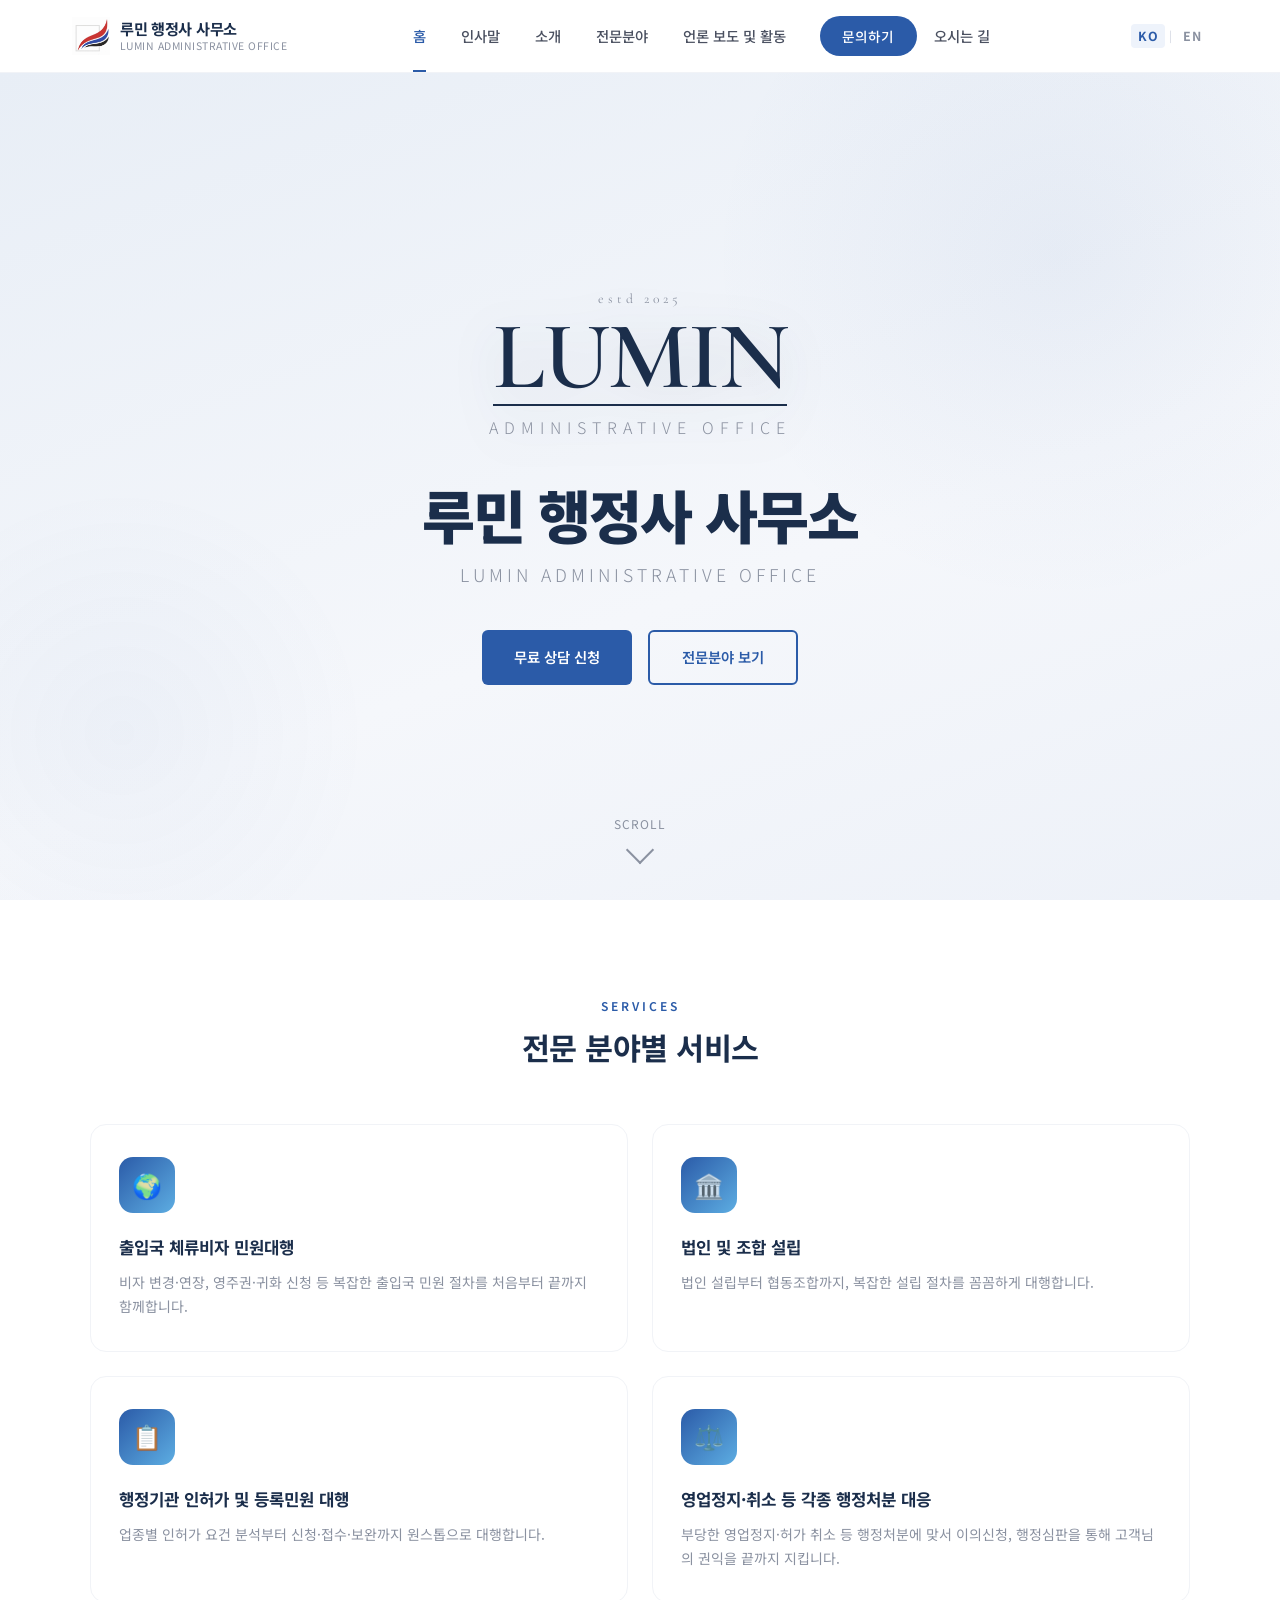
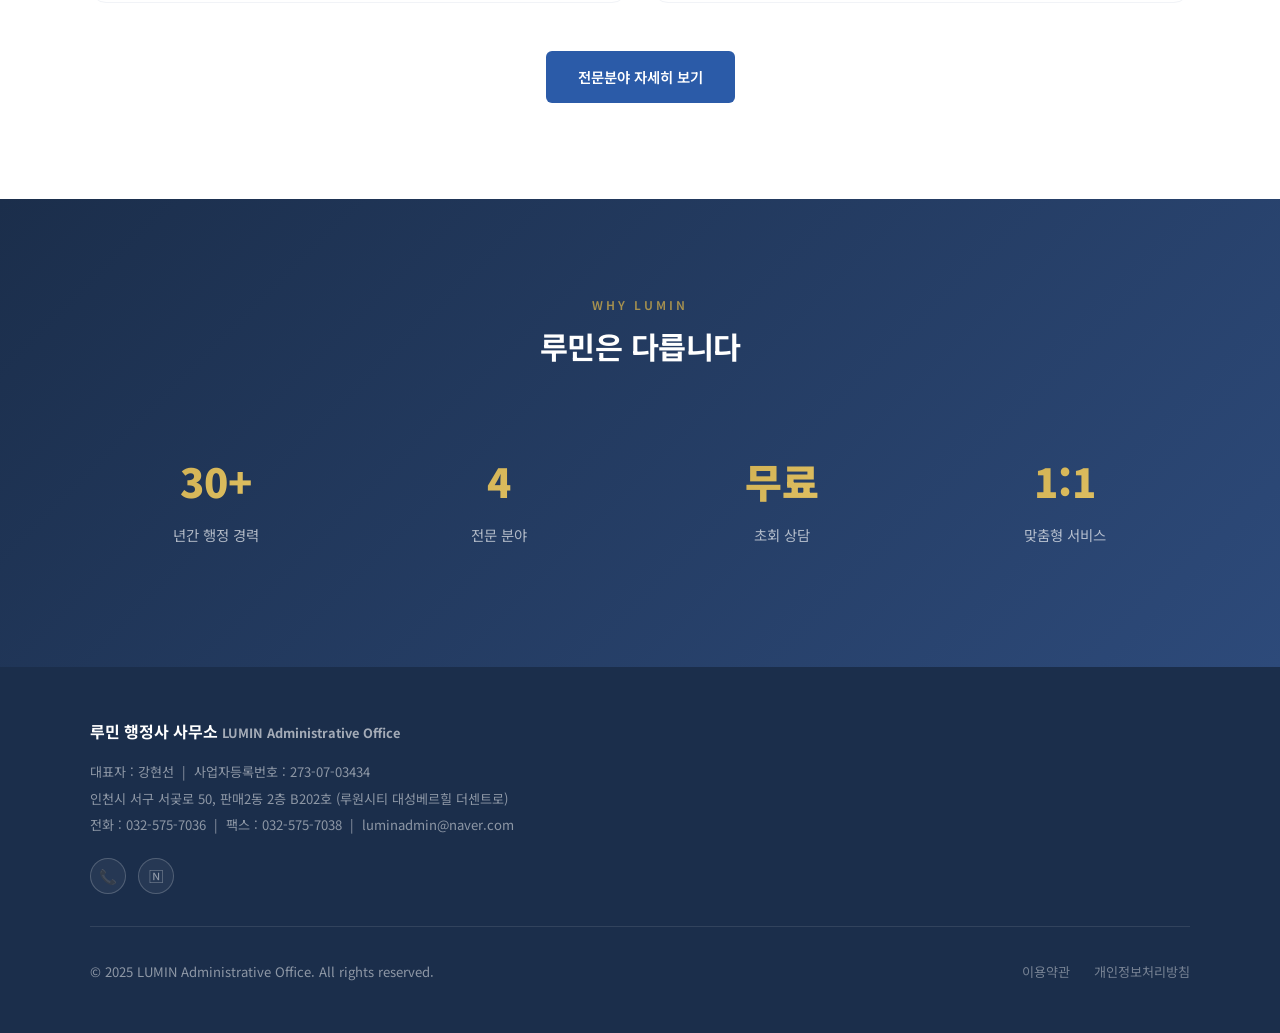
==== commit 9183dc56: "Add files via upload" ====
--- a/index.html
+++ b/index.html
@@ -352,7 +352,7 @@
       svc1_name: '출입국 체류비자 민원대행',
       svc1_desc: '비자 변경·연장, 영주권·귀화 신청 등 복잡한 출입국 민원 절차를 처음부터 끝까지 함께합니다.',
       svc2_name: '법인 및 조합 설립',
-      svc2_desc: '법인 설립부터 협동조합·사단법인까지, 복잡한 설립 절차를 꼼꼼하게 대행합니다.',
+      svc2_desc: '법인 설립부터 협동조합까지, 복잡한 설립 절차를 꼼꼼하게 대행합니다.',
       svc3_name: '행정기관 인허가 및 등록민원 대행',
       svc3_desc: '업종별 인허가 요건 분석부터 신청·접수·보완까지 원스톱으로 대행합니다.',
       svc4_name: '영업정지·취소 등 각종 행정처분 대응',
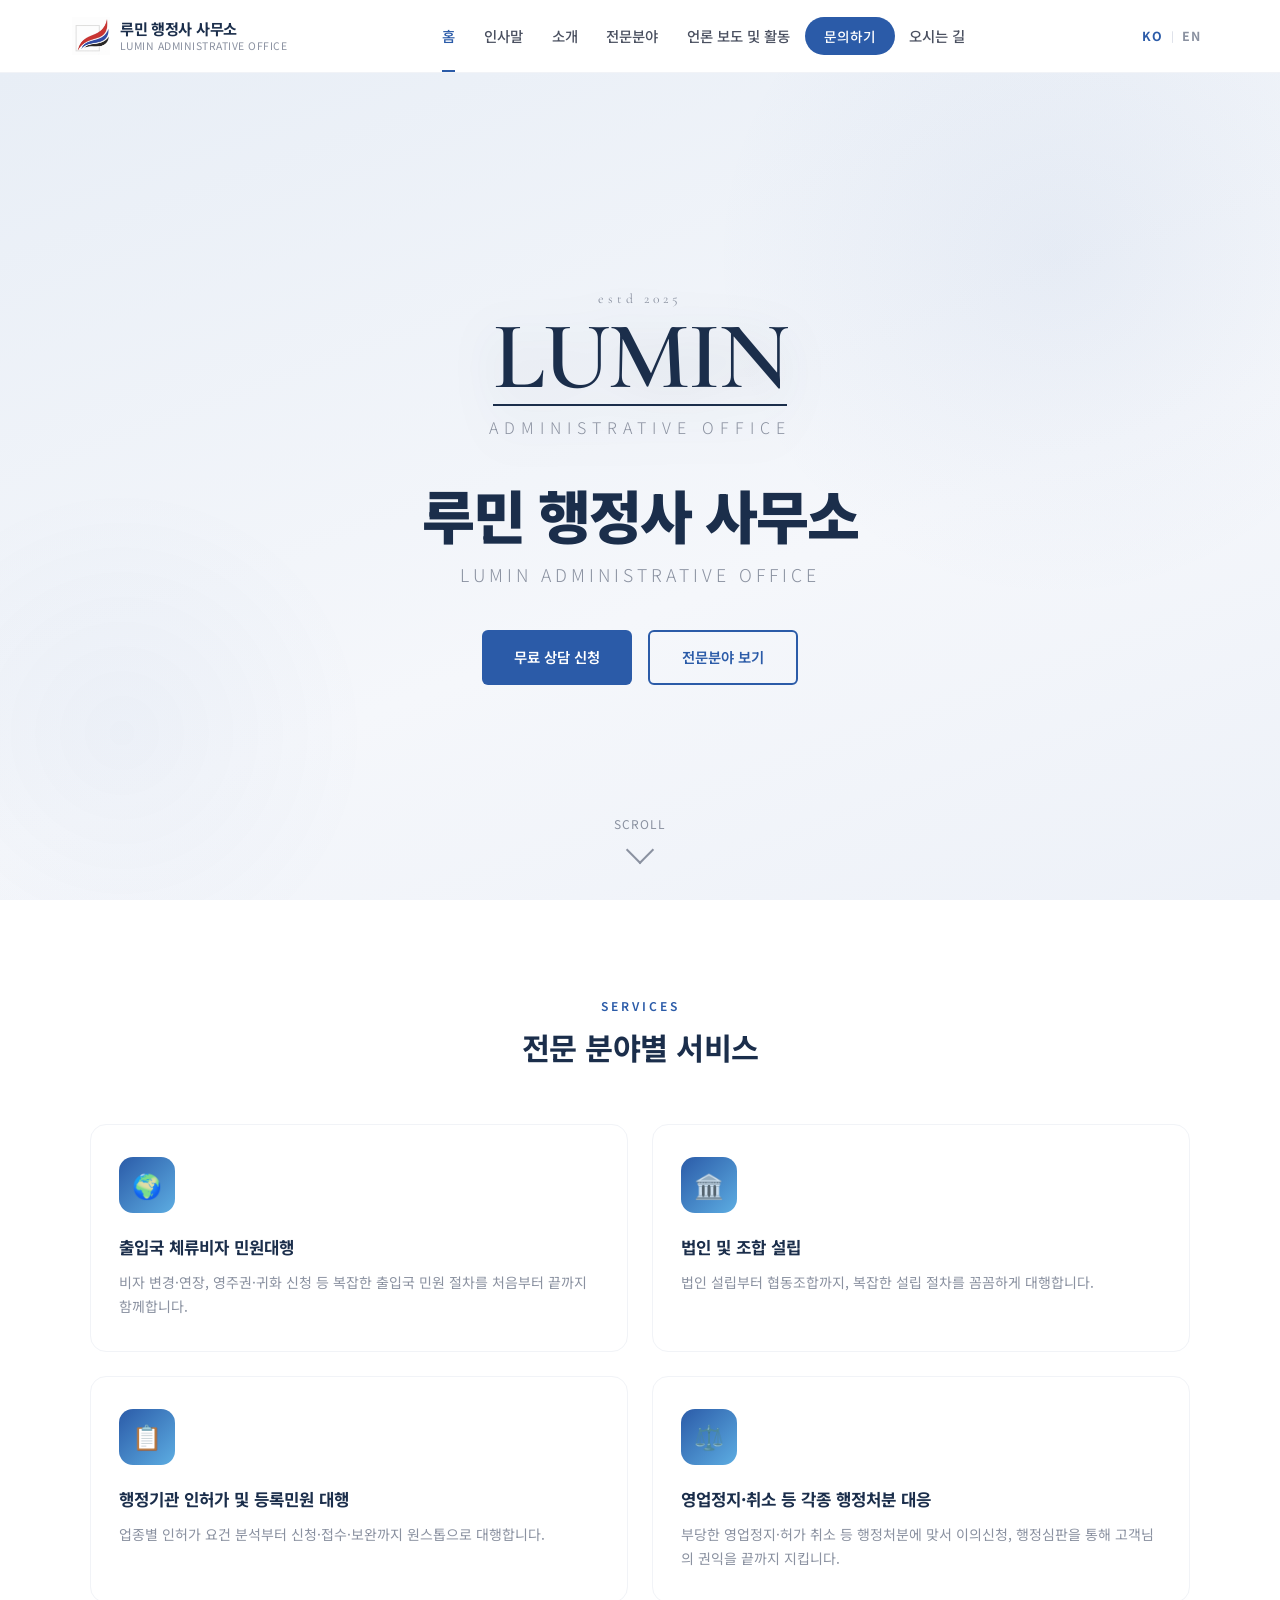
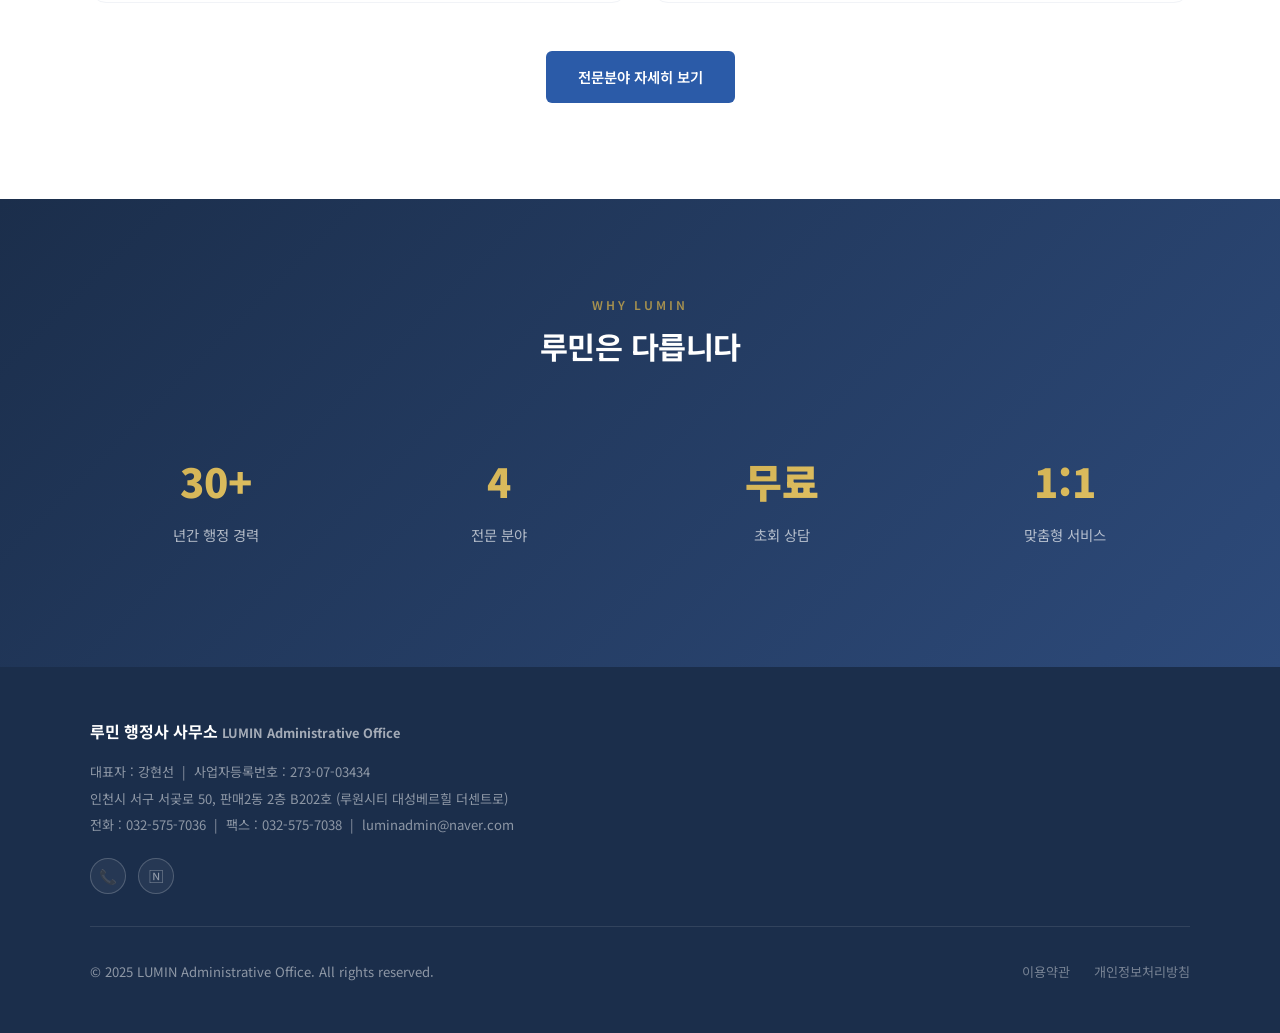
==== commit 7bca8a5f: "Add files via upload" ====
--- a/index.html
+++ b/index.html
@@ -161,19 +161,6 @@
   .why-grid { grid-template-columns: repeat(2, 1fr); }
 }
 
-.lang-switcher {
-  display: flex; align-items: center; gap: 4px;
-  margin-left: 1rem;
-}
-.lang-btn {
-  background: none; border: none; cursor: pointer;
-  font-family: 'Noto Sans KR', sans-serif;
-  font-size: 0.78rem; font-weight: 700; letter-spacing: 1px;
-  color: var(--gray-500); padding: 0.2rem 0.4rem;
-  border-radius: 4px; transition: all 0.2s;
-}
-.lang-btn:hover { color: var(--blue); }
-.lang-btn.active { color: var(--blue); background: var(--blue-light); }
 .lang-div { color: var(--gray-300); font-size: 0.7rem; }
 
 
@@ -200,6 +187,24 @@
   background: rgba(255,255,255,0.15);
   transform: translateY(-2px);
 }
+
+/* ── nav 위치 고정 ── */
+.nav-wrap{display:flex;align-items:center;height:72px;padding:0 2rem;max-width:1200px;margin:0 auto}
+.logo-link{flex-shrink:0}
+.nav-list{display:flex;align-items:center;gap:0;list-style:none;flex:1;justify-content:center}
+.nav-list a{white-space:nowrap;padding:0 0.9rem;height:72px;line-height:72px;display:block;font-size:.9rem;font-weight:500;color:var(--gray-700);transition:color .3s;position:relative;text-decoration:none}
+.nav-list a::after{content:'';position:absolute;bottom:0;left:.9rem;right:.9rem;height:2px;background:var(--blue);transform:scaleX(0);transition:transform .3s}
+.nav-list a:hover,.nav-list a.active{color:var(--blue)}
+.nav-list a:hover::after,.nav-list a.active::after{transform:scaleX(1)}
+.nav-cta{flex-shrink:0;margin-left:0;background:var(--blue)!important;color:var(--white)!important;padding:0 1.2rem!important;height:38px!important;line-height:38px!important;border-radius:20px!important;font-size:.85rem!important;transition:background .3s,transform .3s!important;white-space:nowrap}
+.nav-cta::after{display:none!important}
+.nav-cta:hover{background:var(--navy)!important;transform:translateY(-1px)!important}
+.lang-sw{display:flex;align-items:center;gap:4px;flex-shrink:0;margin-left:1rem;width:4.5rem;justify-content:center;position:relative;z-index:10}
+.lang-btn{background:none;border:none;cursor:pointer;font-family:'Noto Sans KR',sans-serif;font-size:.78rem;font-weight:700;letter-spacing:1px;color:var(--gray-500);padding:.2rem 0;border-radius:4px;transition:color .2s;width:1.8rem;text-align:center}
+.lang-btn:hover{color:var(--blue)}
+.lang-btn.active{color:var(--blue)}
+.lang-div{color:var(--gray-300);font-size:.65rem}
+
 </style>
 </head>
 <body>
@@ -222,7 +227,7 @@
       <li><a href="location.html" data-i18n="nav_location">오시는 길</a></li>
     </ul>
     <div style="display:flex;align-items:center;gap:0.5rem">
-      <div class="lang-switcher">
+      <div class="lang-sw">
         <button class="lang-btn active" data-lang="ko" onclick="applyLang('ko')">KO</button>
         <span class="lang-div">|</span>
         <button class="lang-btn" data-lang="en" onclick="applyLang('en')">EN</button>
@@ -348,6 +353,9 @@
       footer_ceo: '대표자', footer_biz: '사업자등록번호',
       footer_tel: '전화', footer_fax: '팩스',
       hero_title: '루민 행정사 사무소',
+      hero_sub: 'LUMIN ADMINISTRATIVE OFFICE',
+      hero_cta1: '무료 상담 신청',
+      hero_cta2: '전문분야 보기',
       svc_title: '전문 분야별 서비스',
       svc1_name: '출입국 체류비자 민원대행',
       svc1_desc: '비자 변경·연장, 영주권·귀화 신청 등 복잡한 출입국 민원 절차를 처음부터 끝까지 함께합니다.',
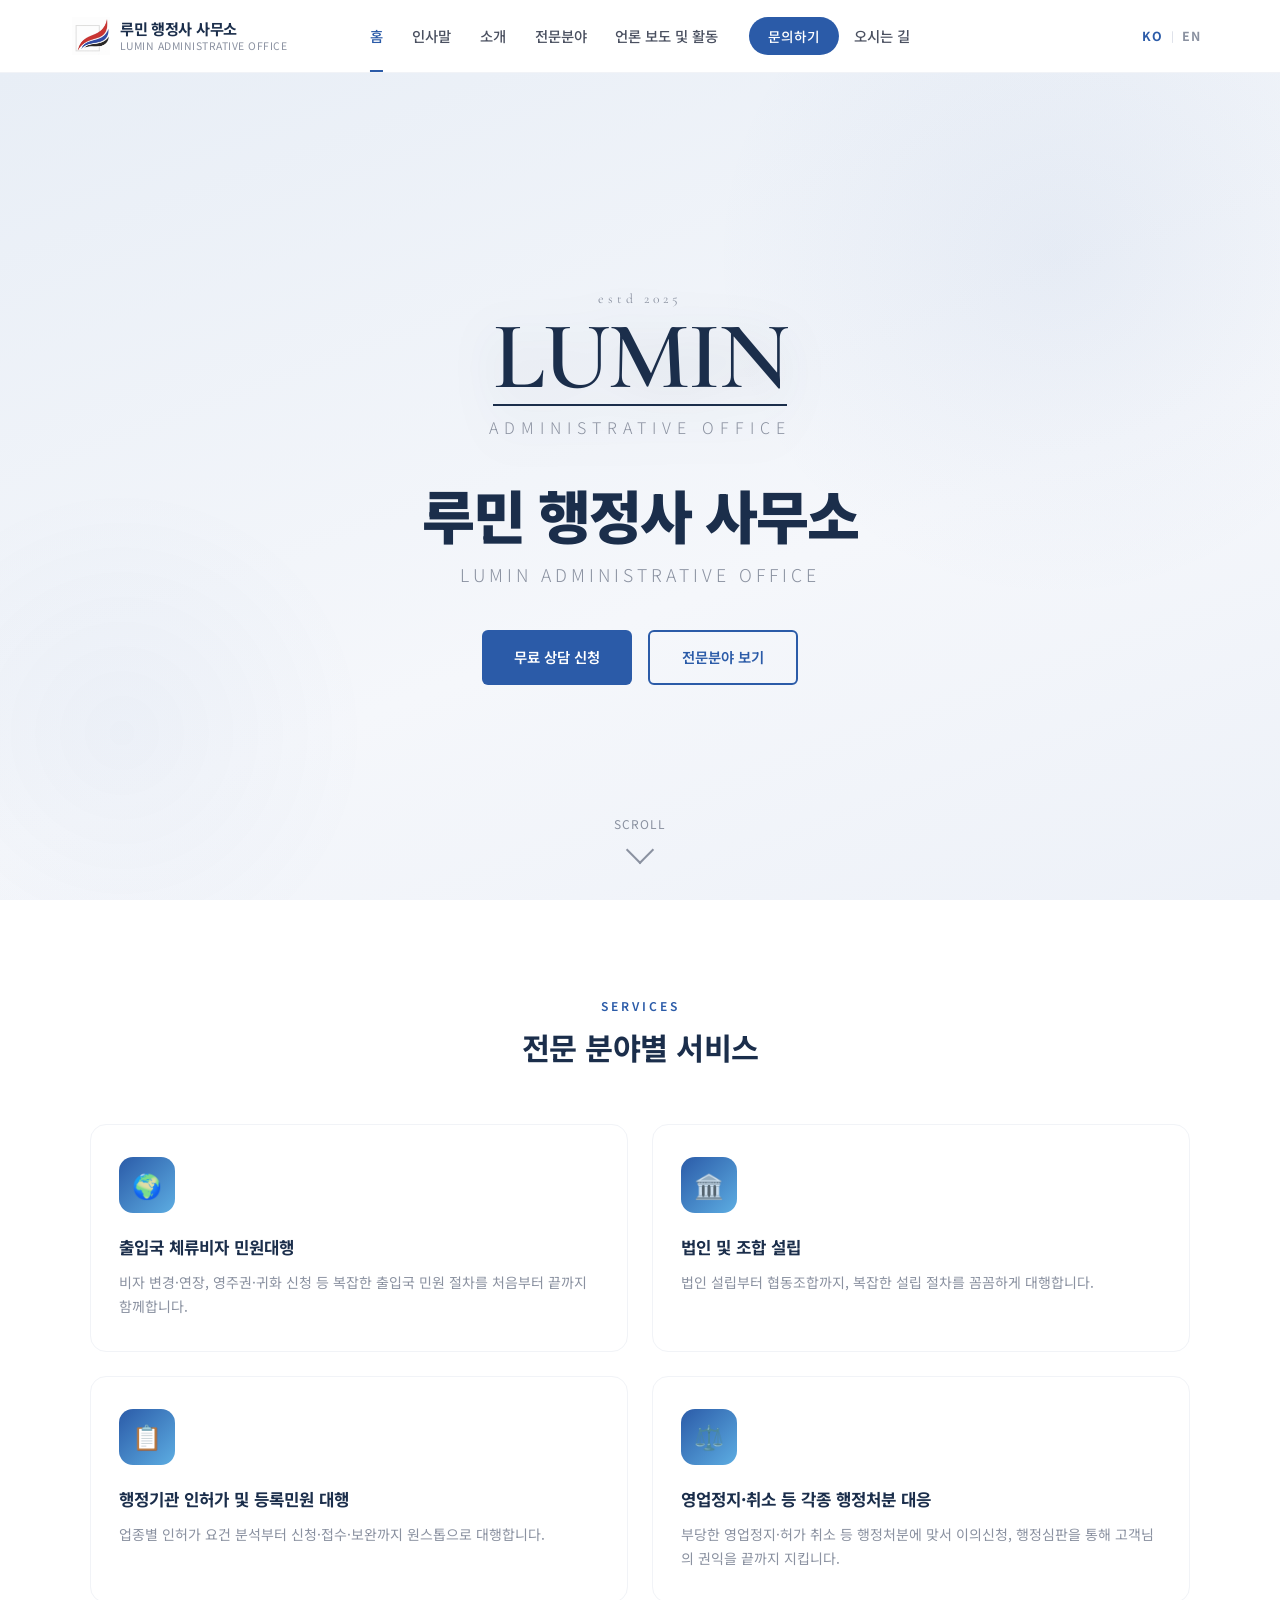
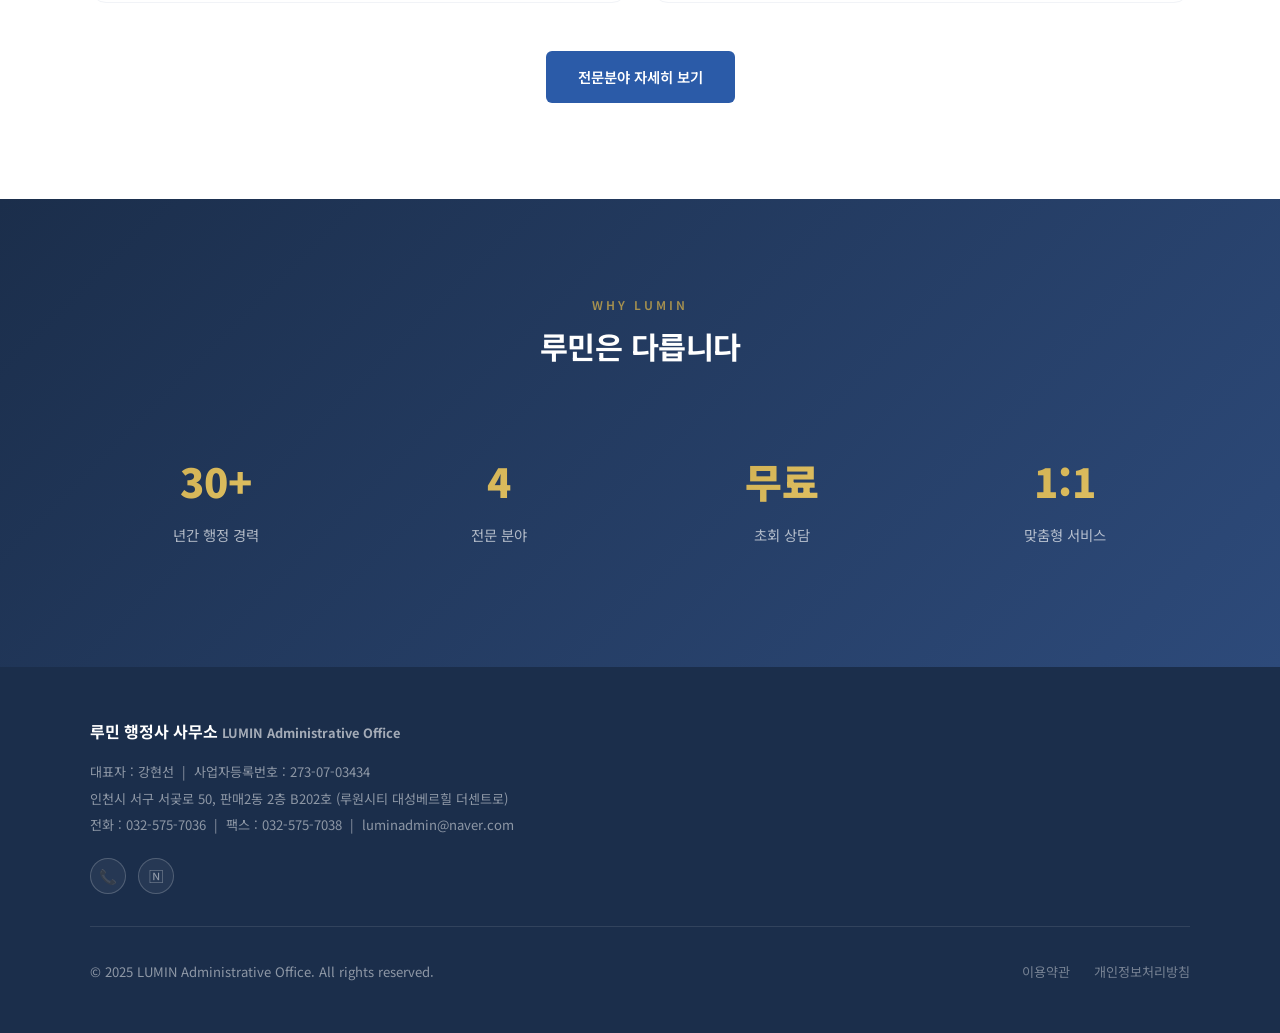
==== commit 7d2b7832: "Add files via upload" ====
--- a/index.html
+++ b/index.html
@@ -188,54 +188,117 @@
   transform: translateY(-2px);
 }
 
-/* ── nav 위치 고정 ── */
-.nav-wrap{display:flex;align-items:center;height:72px;padding:0 2rem;max-width:1200px;margin:0 auto}
-.logo-link{flex-shrink:0}
-.nav-list{display:flex;align-items:center;gap:0;list-style:none;flex:1;justify-content:center}
-.nav-list a{white-space:nowrap;padding:0 0.9rem;height:72px;line-height:72px;display:block;font-size:.9rem;font-weight:500;color:var(--gray-700);transition:color .3s;position:relative;text-decoration:none}
+/* ── NAV CSS ── */
+.nav-wrap{display:flex;align-items:center;height:72px;padding:0 2rem;max-width:1200px;margin:0 auto;position:relative}
+.logo-link{flex-shrink:0;z-index:2;text-decoration:none;display:flex;align-items:center;gap:10px}
+.logo-img{height:38px;width:auto}
+.logo-text{font-size:.95rem;font-weight:700;color:var(--navy);letter-spacing:-.3px;line-height:1.3}
+.logo-sub{display:block;font-size:.65rem;font-weight:400;color:var(--gray-500);letter-spacing:.5px}
+
+/* PC: 메뉴 중앙 고정 */
+.nav-list{position:absolute;left:50%;transform:translateX(-50%);display:flex;align-items:center;list-style:none;z-index:1}
+.nav-list a{white-space:nowrap;padding:0 .9rem;height:72px;line-height:72px;display:block;font-size:.9rem;font-weight:500;color:var(--gray-700);transition:color .3s;position:relative;text-decoration:none}
 .nav-list a::after{content:'';position:absolute;bottom:0;left:.9rem;right:.9rem;height:2px;background:var(--blue);transform:scaleX(0);transition:transform .3s}
 .nav-list a:hover,.nav-list a.active{color:var(--blue)}
 .nav-list a:hover::after,.nav-list a.active::after{transform:scaleX(1)}
-.nav-cta{flex-shrink:0;margin-left:0;background:var(--blue)!important;color:var(--white)!important;padding:0 1.2rem!important;height:38px!important;line-height:38px!important;border-radius:20px!important;font-size:.85rem!important;transition:background .3s,transform .3s!important;white-space:nowrap}
+.nav-cta{background:var(--blue)!important;color:#fff!important;padding:0 1.2rem!important;height:38px!important;line-height:38px!important;border-radius:20px!important;font-size:.85rem!important;white-space:nowrap;display:inline-block;transition:background .3s!important}
 .nav-cta::after{display:none!important}
-.nav-cta:hover{background:var(--navy)!important;transform:translateY(-1px)!important}
-.lang-sw{display:flex;align-items:center;gap:4px;flex-shrink:0;margin-left:1rem;width:4.5rem;justify-content:center;position:relative;z-index:10}
+.nav-cta:hover{background:var(--navy)!important}
+
+/* KO/EN */
+.lang-sw{display:flex;align-items:center;gap:4px;margin-left:auto;flex-shrink:0;z-index:2;width:4.5rem;justify-content:center}
 .lang-btn{background:none;border:none;cursor:pointer;font-family:'Noto Sans KR',sans-serif;font-size:.78rem;font-weight:700;letter-spacing:1px;color:var(--gray-500);padding:.2rem 0;border-radius:4px;transition:color .2s;width:1.8rem;text-align:center}
-.lang-btn:hover{color:var(--blue)}
-.lang-btn.active{color:var(--blue)}
+.lang-btn:hover,.lang-btn.active{color:var(--blue)}
 .lang-div{color:var(--gray-300);font-size:.65rem}
+
+/* 햄버거 버튼 - PC에서 숨김 */
+.mobile-btn{display:none;background:none;border:none;cursor:pointer;flex-direction:column;gap:5px;padding:6px;z-index:2;flex-shrink:0;margin-left:.5rem}
+.mobile-btn span{display:block;width:24px;height:2px;background:var(--navy);border-radius:2px;transition:all .3s}
+
+/* ── 모바일 (768px 이하) ── */
+@media(max-width:768px){
+  /* 햄버거 버튼 표시 */
+  .mobile-btn{display:flex!important}
+
+  /* 메뉴: 화면 전체 오버레이 */
+  .nav-list{
+    position:fixed!important;
+    top:72px;left:0;right:0;bottom:0;
+    width:100vw;height:calc(100vh - 72px);
+    transform:translateX(-100%)!important;
+    background:#fff;
+    flex-direction:column;align-items:stretch;
+    padding:0;gap:0;
+    overflow-y:auto;
+    transition:transform .3s ease;
+    z-index:500;
+  }
+  .nav-list.open{transform:translateX(0)!important}
+
+  /* 메뉴 항목: 크고 탭하기 쉽게 */
+  .nav-list li{border-bottom:1px solid var(--gray-100)}
+  .nav-list a{
+    height:auto!important;
+    line-height:1!important;
+    padding:1.4rem 2rem!important;
+    font-size:1.1rem!important;
+    font-weight:500!important;
+    white-space:normal!important;
+    display:block!important;
+    width:100%!important;
+  }
+  .nav-list a::after{display:none!important}
+  .nav-list a.active{color:var(--blue);background:var(--blue-light)}
+
+  /* 문의하기 - 다른 메뉴 항목과 동일하게 */
+  .nav-cta{
+    background:none!important;
+    color:var(--gray-700)!important;
+    padding:1.4rem 2rem!important;
+    height:auto!important;
+    line-height:1!important;
+    border-radius:0!important;
+    font-size:1.1rem!important;
+    font-weight:500!important;
+    text-align:left!important;
+    display:block!important;
+    width:100%!important;
+    margin:0!important;
+  }
+  .nav-cta:hover{background:none!important;transform:none!important;color:var(--blue)!important;}
+
+  /* PC nav 숨김 (absolute 포지션 해제됨) */
+  .nav-list{position:fixed!important;left:0!important;transform:translateX(-100%)!important}
+}
 
 </style>
 </head>
 <body>
 
 <header class="header" id="header">
-  <nav class="nav-wrap">
-    <a href="index.html" class="logo-link">
-      <img src="[data-uri]" alt="루민 행정사 사무소" class="logo-img">
-      <span class="logo-text">루민 행정사 사무소
-        <span class="logo-sub" data-i18n="hero_sub">LUMIN ADMINISTRATIVE OFFICE</span>
-      </span>
-    </a>
-    <ul class="nav-list" id="navList">
-      <li><a href="index.html" class="active" data-i18n="nav_home">홈</a></li>
-      <li><a href="greeting.html" data-i18n="nav_greeting">인사말</a></li>
-      <li><a href="about.html" data-i18n="nav_about">소개</a></li>
-      <li><a href="services.html" data-i18n="nav_services">전문분야</a></li>
-      <li><a href="news.html" data-i18n="nav_news">언론 보도 및 활동</a></li>
-      <li><a href="contact.html" class="nav-cta" data-i18n="nav_contact">문의하기</a></li>
-      <li><a href="location.html" data-i18n="nav_location">오시는 길</a></li>
-    </ul>
-    <div style="display:flex;align-items:center;gap:0.5rem">
-      <div class="lang-sw">
-        <button class="lang-btn active" data-lang="ko" onclick="applyLang('ko')">KO</button>
-        <span class="lang-div">|</span>
-        <button class="lang-btn" data-lang="en" onclick="applyLang('en')">EN</button>
-      </div>
-      <button class="mobile-btn" id="mobileBtn" aria-label="메뉴">
-      <span></span><span></span><span></span>
-    </button>
-  </nav>
+<nav class="nav-wrap">
+  <a href="index.html" class="logo-link">
+    <img src="[data-uri]" alt="루민 행정사 사무소" class="logo-img">
+    <span class="logo-text">루민 행정사 사무소<span class="logo-sub">LUMIN ADMINISTRATIVE OFFICE</span></span>
+  </a>
+  <ul class="nav-list" id="navList">
+    <li><a href="index.html" class="active" data-i18n="nav_home">홈</a></li>
+    <li><a href="greeting.html" data-i18n="nav_greeting">인사말</a></li>
+    <li><a href="about.html" data-i18n="nav_about">소개</a></li>
+    <li><a href="services.html" data-i18n="nav_services">전문분야</a></li>
+    <li><a href="news.html" data-i18n="nav_news">언론 보도 및 활동</a></li>
+    <li><a href="contact.html" class="nav-cta" data-i18n="nav_contact">문의하기</a></li>
+    <li><a href="location.html" data-i18n="nav_location">오시는 길</a></li>
+  </ul>
+  <div class="lang-sw">
+    <button class="lang-btn active" data-lang="ko" onclick="applyLang('ko')">KO</button>
+    <span class="lang-div">|</span>
+    <button class="lang-btn" data-lang="en" onclick="applyLang('en')">EN</button>
+  </div>
+  <button class="mobile-btn" id="mobileBtn" aria-label="메뉴">
+    <span></span><span></span><span></span>
+  </button>
+</nav>
 </header>
 
 <section class="hero">
